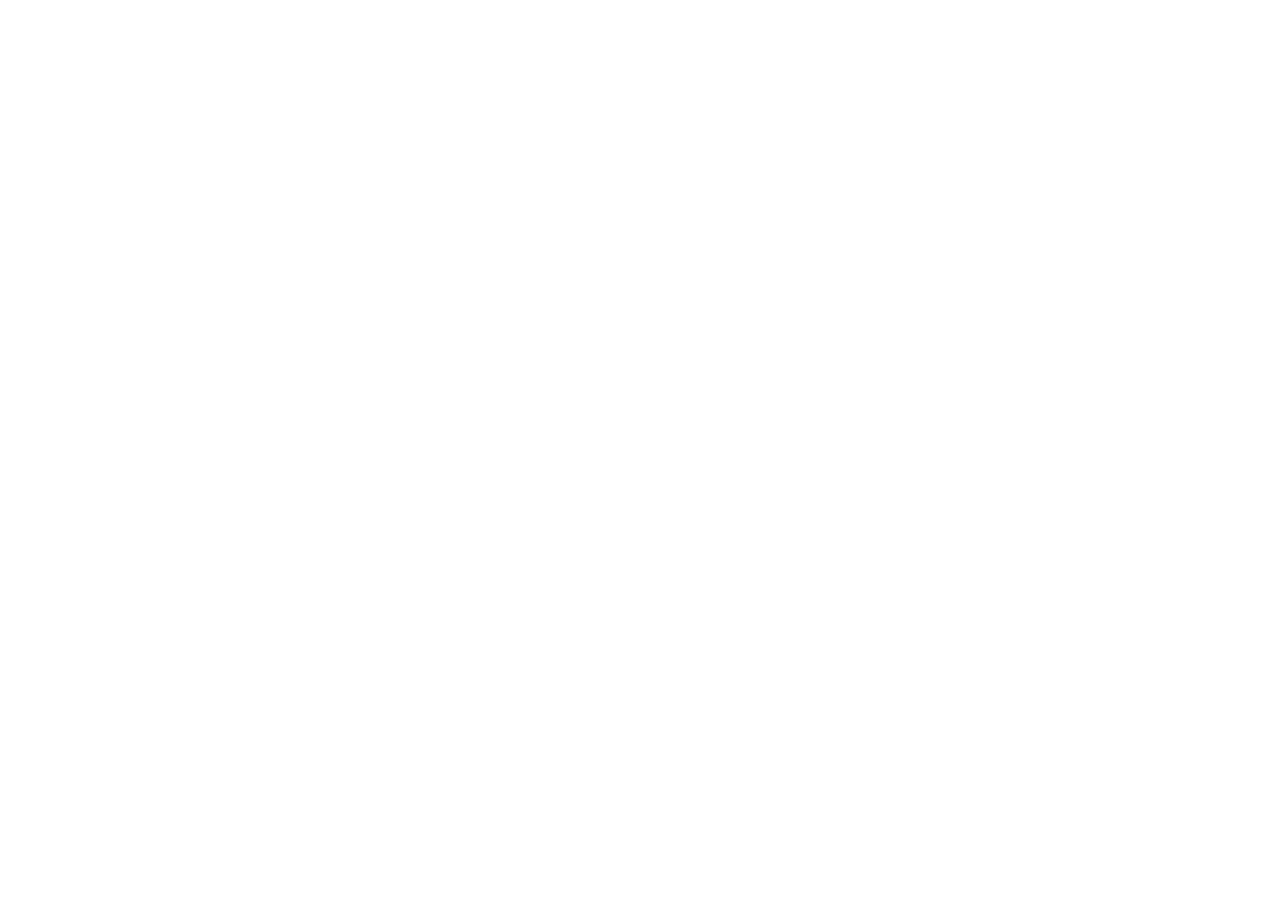
==== index.html @ 2f3ca469 "创建了index" ====
<!DOCTYPE html>
<html lang="en">
<head>
    <meta charset="UTF-8">
    <meta http-equiv="X-UA-Compatible" content="IE=edge">
    <meta name="viewport" content="width=device-width, initial-scale=1.0">
    <title>Document</title>
</head>
<body>
    
</body>
</html>
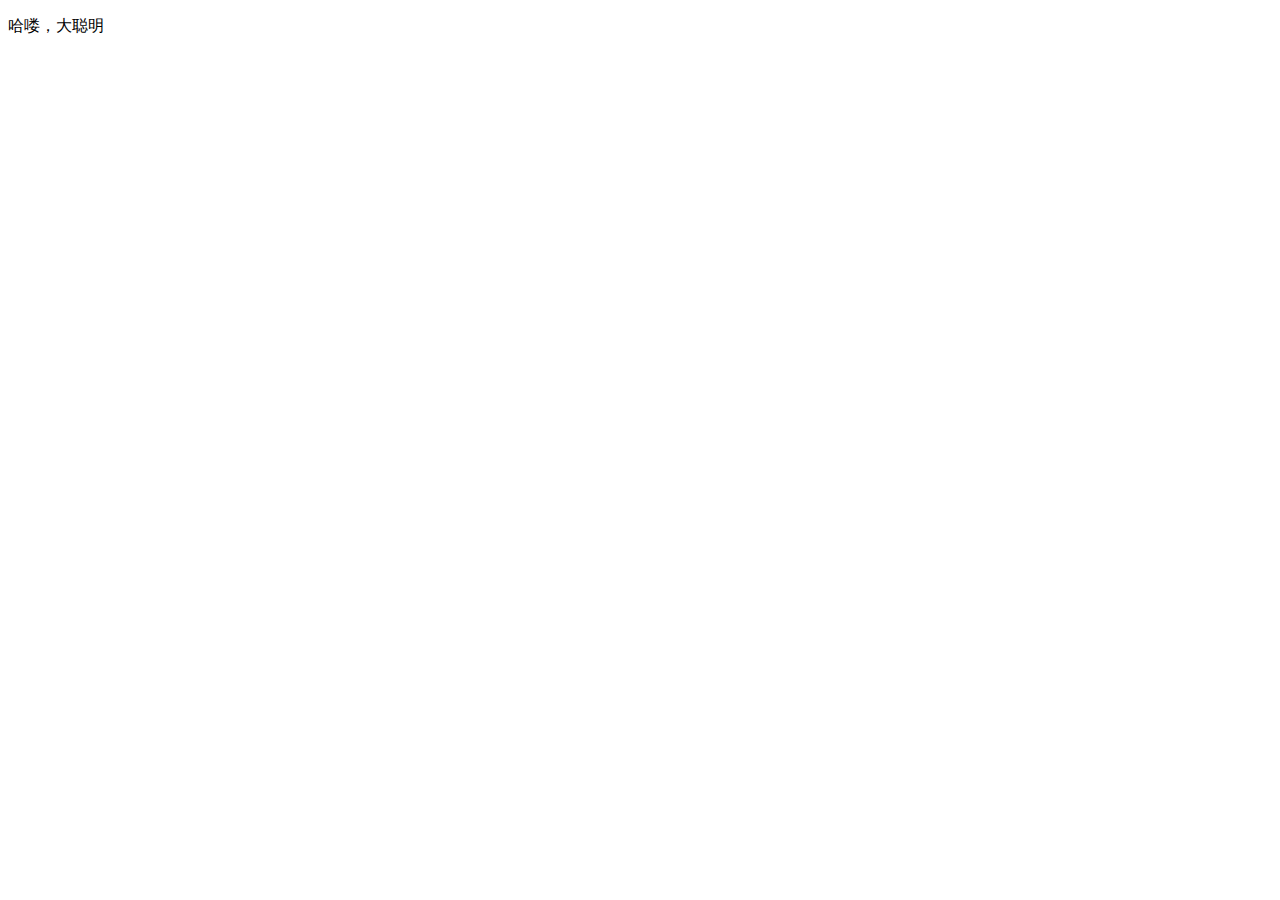
==== commit 89cb5279: "完成了登录和注册功能" ====
--- a/index.html
+++ b/index.html
@@ -7,6 +7,6 @@
     <title>Document</title>
 </head>
 <body>
-    
+   <p>哈喽，大聪明</p> 
 </body>
 </html>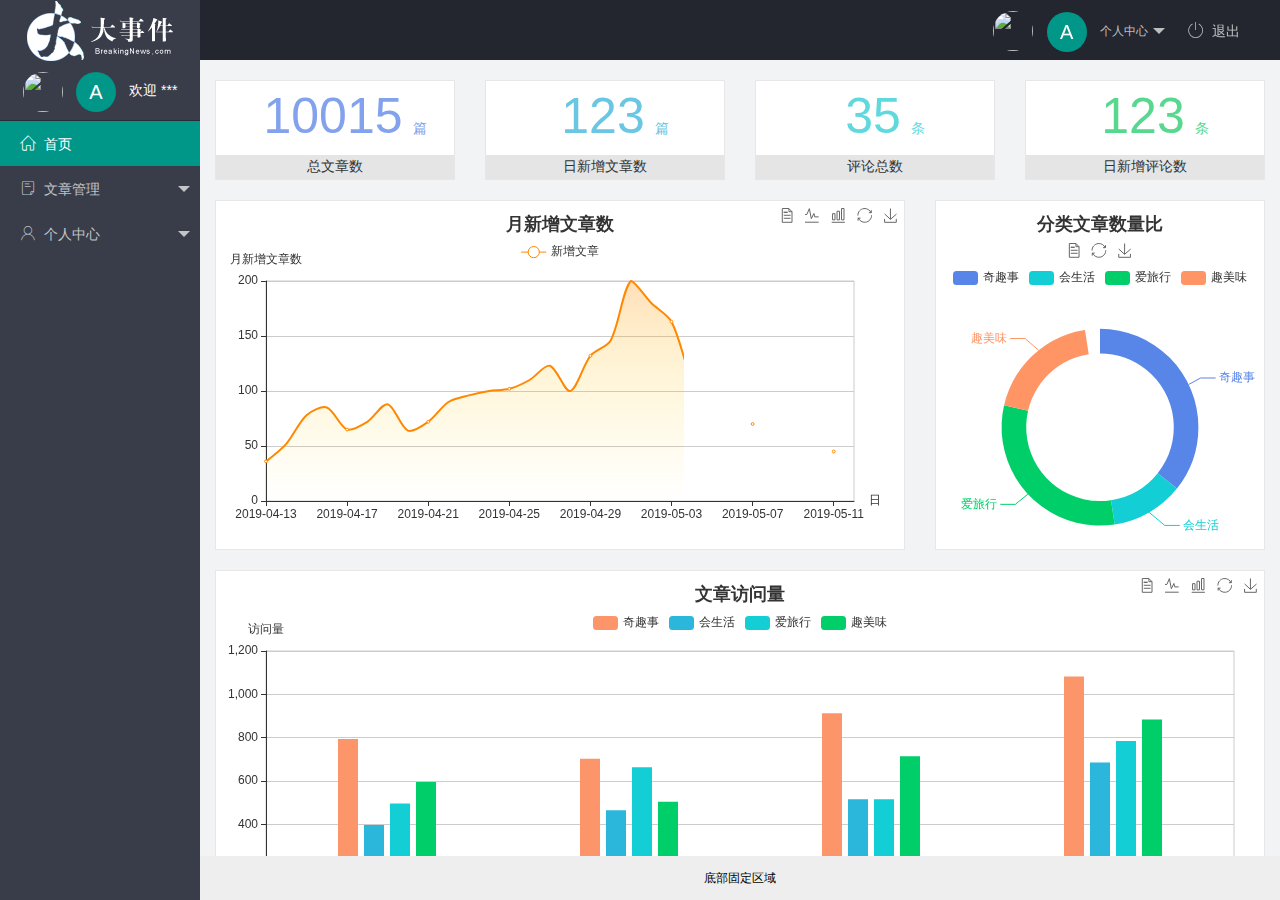
==== commit d89f36ca: "完成首页功能" ====
--- a/index.html
+++ b/index.html
@@ -1,12 +1,82 @@
 <!DOCTYPE html>
 <html lang="en">
-<head>
-    <meta charset="UTF-8">
-    <meta http-equiv="X-UA-Compatible" content="IE=edge">
-    <meta name="viewport" content="width=device-width, initial-scale=1.0">
+  <head>
+    <meta charset="UTF-8" />
+    <meta http-equiv="X-UA-Compatible" content="IE=edge" />
+    <meta name="viewport" content="width=device-width, initial-scale=1.0" />
     <title>Document</title>
-</head>
-<body>
-   <p>哈喽，大聪明</p> 
-</body>
+    <link rel="stylesheet" href="/assets/lib/layui/css/layui.css" />
+    <link rel="stylesheet" href="/assets/css/index.css">
+    <link rel="stylesheet" href="/assets/fonts/iconfont.css">
+  </head>
+  <body>
+    <div class="layui-layout layui-layout-admin">
+      <div class="layui-header">
+        <div class="layui-logo layui-hide-xs layui-bg-black">
+          <img src="/assets/images/logo.png" alt="" />
+        </div>
+
+        <ul class="layui-nav layui-layout-right">
+          <li class="layui-nav-item layui-hide layui-show-md-inline-block">
+            <a href="javascript:;" class="userinfo">
+                <img src="http://t.cn/RCzsdCq" class="layui-nav-img" />
+                <span class="text-avatar">A</span>
+                个人中心
+              </a>
+            <dl class="layui-nav-child">
+              <dd><a href="">基本资料</a></dd>
+              <dd><a href="">更换头像</a></dd>
+              <dd><a href="">重置密码</a></dd>
+            </dl>
+          </li>
+          <li class="layui-nav-item" lay-header-event="menuRight" lay-unselect>
+            <a href="javascript:;" id="btnLogout"><span class="iconfont icon-tuichu"></span>退出</a>
+        </li>
+        </ul>
+      </div>
+
+      <div class="layui-side layui-bg-black">
+        <div class="layui-side-scroll">
+            <!-- 左侧导航区域（可配合layui已有的垂直导航） -->
+            <ul class="layui-nav layui-nav-tree" lay-shrink="all">
+                <div class="userinfo">
+                    <img src="http://t.cn/RCzsdCq" class="layui-nav-img" />
+                    <span class="text-avatar">A</span>
+                    <span id="welcome">欢迎 ***</span>
+                </div>
+                <li class="layui-nav-item layui-this"><a href="/home/dashboard.html" target="fm"><span class="iconfont icon-home"></span>首页</a></li>
+                <li class="layui-nav-item">
+                    <a class="" href="javascript:;"><span class="iconfont icon-16"></span>文章管理</a>
+                    <dl class="layui-nav-child">
+                        <dd><a href="javascript:;"><i class="layui-icon layui-icon-app"></i>文章类别</a></dd>
+                        <dd><a href="javascript:;"><i class="layui-icon layui-icon-app"></i>文章列表</a></dd>
+                        <dd><a href="javascript:;"><i class="layui-icon layui-icon-app"></i>发布文章</a></dd>
+                    </dl>
+                </li>
+                <li class="layui-nav-item">
+                    <a href="javascript:;"><span class="iconfont icon-user"></span>个人中心</a>
+                    <dl class="layui-nav-child">
+                        <dd><a href="javascript:;"><i class="layui-icon layui-icon-app"></i>基本资料</a></dd>
+                        <dd><a href="javascript:;"><i class="layui-icon layui-icon-app"></i>更换头像</a></dd>
+                        <dd><a href="javascript:;"><i class="layui-icon layui-icon-app"></i>重置密码</a></dd>
+                    </dl>
+                </li>
+            </ul>
+        </div>
+    </div>
+    <div class="layui-body">
+        <!-- 内容主体区域 -->
+        <iframe name="fm" src="/home/dashboard.html" frameborder="0"></iframe>
+    </div>
+
+      <div class="layui-footer">
+        <!-- 底部固定区域 -->
+        底部固定区域
+      </div>
+    </div>
+    <script src="/assets/lib/layui/layui.all.js"></script>
+    <script src="/assets/lib/jquery.js"></script>
+    <script src="/assets/js/base.js"></script>
+    <script src="/assets/js/index.js"></script>
+  </body>
 </html>--- a/assets/lib/layui/css/layui.css
+++ b/assets/lib/layui/css/layui.css
@@ -0,0 +1,2 @@
+/** layui-v2.5.5 MIT License By https://www.layui.com */
+ .layui-inline,img{display:inline-block;vertical-align:middle}h1,h2,h3,h4,h5,h6{font-weight:400}.layui-edge,.layui-header,.layui-inline,.layui-main{position:relative}.layui-body,.layui-edge,.layui-elip{overflow:hidden}.layui-btn,.layui-edge,.layui-inline,img{vertical-align:middle}.layui-btn,.layui-disabled,.layui-icon,.layui-unselect{-moz-user-select:none;-webkit-user-select:none;-ms-user-select:none}.layui-elip,.layui-form-checkbox span,.layui-form-pane .layui-form-label{text-overflow:ellipsis;white-space:nowrap}.layui-breadcrumb,.layui-tree-btnGroup{visibility:hidden}blockquote,body,button,dd,div,dl,dt,form,h1,h2,h3,h4,h5,h6,input,li,ol,p,pre,td,textarea,th,ul{margin:0;padding:0;-webkit-tap-highlight-color:rgba(0,0,0,0)}a:active,a:hover{outline:0}img{border:none}li{list-style:none}table{border-collapse:collapse;border-spacing:0}h4,h5,h6{font-size:100%}button,input,optgroup,option,select,textarea{font-family:inherit;font-size:inherit;font-style:inherit;font-weight:inherit;outline:0}pre{white-space:pre-wrap;white-space:-moz-pre-wrap;white-space:-pre-wrap;white-space:-o-pre-wrap;word-wrap:break-word}body{line-height:24px;font:14px Helvetica Neue,Helvetica,PingFang SC,Tahoma,Arial,sans-serif}hr{height:1px;margin:10px 0;border:0;clear:both}a{color:#333;text-decoration:none}a:hover{color:#777}a cite{font-style:normal;*cursor:pointer}.layui-border-box,.layui-border-box *{box-sizing:border-box}.layui-box,.layui-box *{box-sizing:content-box}.layui-clear{clear:both;*zoom:1}.layui-clear:after{content:'\20';clear:both;*zoom:1;display:block;height:0}.layui-inline{*display:inline;*zoom:1}.layui-edge{display:inline-block;width:0;height:0;border-width:6px;border-style:dashed;border-color:transparent}.layui-edge-top{top:-4px;border-bottom-color:#999;border-bottom-style:solid}.layui-edge-right{border-left-color:#999;border-left-style:solid}.layui-edge-bottom{top:2px;border-top-color:#999;border-top-style:solid}.layui-edge-left{border-right-color:#999;border-right-style:solid}.layui-disabled,.layui-disabled:hover{color:#d2d2d2!important;cursor:not-allowed!important}.layui-circle{border-radius:100%}.layui-show{display:block!important}.layui-hide{display:none!important}@font-face{font-family:layui-icon;src:url(../font/iconfont.eot?v=250);src:url(../font/iconfont.eot?v=250#iefix) format('embedded-opentype'),url(../font/iconfont.woff2?v=250) format('woff2'),url(../font/iconfont.woff?v=250) format('woff'),url(../font/iconfont.ttf?v=250) format('truetype'),url(../font/iconfont.svg?v=250#layui-icon) format('svg')}.layui-icon{font-family:layui-icon!important;font-size:16px;font-style:normal;-webkit-font-smoothing:antialiased;-moz-osx-font-smoothing:grayscale}.layui-icon-reply-fill:before{content:"\e611"}.layui-icon-set-fill:before{content:"\e614"}.layui-icon-menu-fill:before{content:"\e60f"}.layui-icon-search:before{content:"\e615"}.layui-icon-share:before{content:"\e641"}.layui-icon-set-sm:before{content:"\e620"}.layui-icon-engine:before{content:"\e628"}.layui-icon-close:before{content:"\1006"}.layui-icon-close-fill:before{content:"\1007"}.layui-icon-chart-screen:before{content:"\e629"}.layui-icon-star:before{content:"\e600"}.layui-icon-circle-dot:before{content:"\e617"}.layui-icon-chat:before{content:"\e606"}.layui-icon-release:before{content:"\e609"}.layui-icon-list:before{content:"\e60a"}.layui-icon-chart:before{content:"\e62c"}.layui-icon-ok-circle:before{content:"\1005"}.layui-icon-layim-theme:before{content:"\e61b"}.layui-icon-table:before{content:"\e62d"}.layui-icon-right:before{content:"\e602"}.layui-icon-left:before{content:"\e603"}.layui-icon-cart-simple:before{content:"\e698"}.layui-icon-face-cry:before{content:"\e69c"}.layui-icon-face-smile:before{content:"\e6af"}.layui-icon-survey:before{content:"\e6b2"}.layui-icon-tree:before{content:"\e62e"}.layui-icon-upload-circle:before{content:"\e62f"}.layui-icon-add-circle:before{content:"\e61f"}.layui-icon-download-circle:before{content:"\e601"}.layui-icon-templeate-1:before{content:"\e630"}.layui-icon-util:before{content:"\e631"}.layui-icon-face-surprised:before{content:"\e664"}.layui-icon-edit:before{content:"\e642"}.layui-icon-speaker:before{content:"\e645"}.layui-icon-down:before{content:"\e61a"}.layui-icon-file:before{content:"\e621"}.layui-icon-layouts:before{content:"\e632"}.layui-icon-rate-half:before{content:"\e6c9"}.layui-icon-add-circle-fine:before{content:"\e608"}.layui-icon-prev-circle:before{content:"\e633"}.layui-icon-read:before{content:"\e705"}.layui-icon-404:before{content:"\e61c"}.layui-icon-carousel:before{content:"\e634"}.layui-icon-help:before{content:"\e607"}.layui-icon-code-circle:before{content:"\e635"}.layui-icon-water:before{content:"\e636"}.layui-icon-username:before{content:"\e66f"}.layui-icon-find-fill:before{content:"\e670"}.layui-icon-about:before{content:"\e60b"}.layui-icon-location:before{content:"\e715"}.layui-icon-up:before{content:"\e619"}.layui-icon-pause:before{content:"\e651"}.layui-icon-date:before{content:"\e637"}.layui-icon-layim-uploadfile:before{content:"\e61d"}.layui-icon-delete:before{content:"\e640"}.layui-icon-play:before{content:"\e652"}.layui-icon-top:before{content:"\e604"}.layui-icon-friends:before{content:"\e612"}.layui-icon-refresh-3:before{content:"\e9aa"}.layui-icon-ok:before{content:"\e605"}.layui-icon-layer:before{content:"\e638"}.layui-icon-face-smile-fine:before{content:"\e60c"}.layui-icon-dollar:before{content:"\e659"}.layui-icon-group:before{content:"\e613"}.layui-icon-layim-download:before{content:"\e61e"}.layui-icon-picture-fine:before{content:"\e60d"}.layui-icon-link:before{content:"\e64c"}.layui-icon-diamond:before{content:"\e735"}.layui-icon-log:before{content:"\e60e"}.layui-icon-rate-solid:before{content:"\e67a"}.layui-icon-fonts-del:before{content:"\e64f"}.layui-icon-unlink:before{content:"\e64d"}.layui-icon-fonts-clear:before{content:"\e639"}.layui-icon-triangle-r:before{content:"\e623"}.layui-icon-circle:before{content:"\e63f"}.layui-icon-radio:before{content:"\e643"}.layui-icon-align-center:before{content:"\e647"}.layui-icon-align-right:before{content:"\e648"}.layui-icon-align-left:before{content:"\e649"}.layui-icon-loading-1:before{content:"\e63e"}.layui-icon-return:before{content:"\e65c"}.layui-icon-fonts-strong:before{content:"\e62b"}.layui-icon-upload:before{content:"\e67c"}.layui-icon-dialogue:before{content:"\e63a"}.layui-icon-video:before{content:"\e6ed"}.layui-icon-headset:before{content:"\e6fc"}.layui-icon-cellphone-fine:before{content:"\e63b"}.layui-icon-add-1:before{content:"\e654"}.layui-icon-face-smile-b:before{content:"\e650"}.layui-icon-fonts-html:before{content:"\e64b"}.layui-icon-form:before{content:"\e63c"}.layui-icon-cart:before{content:"\e657"}.layui-icon-camera-fill:before{content:"\e65d"}.layui-icon-tabs:before{content:"\e62a"}.layui-icon-fonts-code:before{content:"\e64e"}.layui-icon-fire:before{content:"\e756"}.layui-icon-set:before{content:"\e716"}.layui-icon-fonts-u:before{content:"\e646"}.layui-icon-triangle-d:before{content:"\e625"}.layui-icon-tips:before{content:"\e702"}.layui-icon-picture:before{content:"\e64a"}.layui-icon-more-vertical:before{content:"\e671"}.layui-icon-flag:before{content:"\e66c"}.layui-icon-loading:before{content:"\e63d"}.layui-icon-fonts-i:before{content:"\e644"}.layui-icon-refresh-1:before{content:"\e666"}.layui-icon-rmb:before{content:"\e65e"}.layui-icon-home:before{content:"\e68e"}.layui-icon-user:before{content:"\e770"}.layui-icon-notice:before{content:"\e667"}.layui-icon-login-weibo:before{content:"\e675"}.layui-icon-voice:before{content:"\e688"}.layui-icon-upload-drag:before{content:"\e681"}.layui-icon-login-qq:before{content:"\e676"}.layui-icon-snowflake:before{content:"\e6b1"}.layui-icon-file-b:before{content:"\e655"}.layui-icon-template:before{content:"\e663"}.layui-icon-auz:before{content:"\e672"}.layui-icon-console:before{content:"\e665"}.layui-icon-app:before{content:"\e653"}.layui-icon-prev:before{content:"\e65a"}.layui-icon-website:before{content:"\e7ae"}.layui-icon-next:before{content:"\e65b"}.layui-icon-component:before{content:"\e857"}.layui-icon-more:before{content:"\e65f"}.layui-icon-login-wechat:before{content:"\e677"}.layui-icon-shrink-right:before{content:"\e668"}.layui-icon-spread-left:before{content:"\e66b"}.layui-icon-camera:before{content:"\e660"}.layui-icon-note:before{content:"\e66e"}.layui-icon-refresh:before{content:"\e669"}.layui-icon-female:before{content:"\e661"}.layui-icon-male:before{content:"\e662"}.layui-icon-password:before{content:"\e673"}.layui-icon-senior:before{content:"\e674"}.layui-icon-theme:before{content:"\e66a"}.layui-icon-tread:before{content:"\e6c5"}.layui-icon-praise:before{content:"\e6c6"}.layui-icon-star-fill:before{content:"\e658"}.layui-icon-rate:before{content:"\e67b"}.layui-icon-template-1:before{content:"\e656"}.layui-icon-vercode:before{content:"\e679"}.layui-icon-cellphone:before{content:"\e678"}.layui-icon-screen-full:before{content:"\e622"}.layui-icon-screen-restore:before{content:"\e758"}.layui-icon-cols:before{content:"\e610"}.layui-icon-export:before{content:"\e67d"}.layui-icon-print:before{content:"\e66d"}.layui-icon-slider:before{content:"\e714"}.layui-icon-addition:before{content:"\e624"}.layui-icon-subtraction:before{content:"\e67e"}.layui-icon-service:before{content:"\e626"}.layui-icon-transfer:before{content:"\e691"}.layui-main{width:1140px;margin:0 auto}.layui-header{z-index:1000;height:60px}.layui-header a:hover{transition:all .5s;-webkit-transition:all .5s}.layui-side{position:fixed;left:0;top:0;bottom:0;z-index:999;width:200px;overflow-x:hidden}.layui-side-scroll{position:relative;width:220px;height:100%;overflow-x:hidden}.layui-body{position:absolute;left:200px;right:0;top:0;bottom:0;z-index:998;width:auto;overflow-y:auto;box-sizing:border-box}.layui-layout-body{overflow:hidden}.layui-layout-admin .layui-header{background-color:#23262E}.layui-layout-admin .layui-side{top:60px;width:200px;overflow-x:hidden}.layui-layout-admin .layui-body{position:fixed;top:60px;bottom:44px}.layui-layout-admin .layui-main{width:auto;margin:0 15px}.layui-layout-admin .layui-footer{position:fixed;left:200px;right:0;bottom:0;height:44px;line-height:44px;padding:0 15px;background-color:#eee}.layui-layout-admin .layui-logo{position:absolute;left:0;top:0;width:200px;height:100%;line-height:60px;text-align:center;color:#009688;font-size:16px}.layui-layout-admin .layui-header .layui-nav{background:0 0}.layui-layout-left{position:absolute!important;left:200px;top:0}.layui-layout-right{position:absolute!important;right:0;top:0}.layui-container{position:relative;margin:0 auto;padding:0 15px;box-sizing:border-box}.layui-fluid{position:relative;margin:0 auto;padding:0 15px}.layui-row:after,.layui-row:before{content:'';display:block;clear:both}.layui-col-lg1,.layui-col-lg10,.layui-col-lg11,.layui-col-lg12,.layui-col-lg2,.layui-col-lg3,.layui-col-lg4,.layui-col-lg5,.layui-col-lg6,.layui-col-lg7,.layui-col-lg8,.layui-col-lg9,.layui-col-md1,.layui-col-md10,.layui-col-md11,.layui-col-md12,.layui-col-md2,.layui-col-md3,.layui-col-md4,.layui-col-md5,.layui-col-md6,.layui-col-md7,.layui-col-md8,.layui-col-md9,.layui-col-sm1,.layui-col-sm10,.layui-col-sm11,.layui-col-sm12,.layui-col-sm2,.layui-col-sm3,.layui-col-sm4,.layui-col-sm5,.layui-col-sm6,.layui-col-sm7,.layui-col-sm8,.layui-col-sm9,.layui-col-xs1,.layui-col-xs10,.layui-col-xs11,.layui-col-xs12,.layui-col-xs2,.layui-col-xs3,.layui-col-xs4,.layui-col-xs5,.layui-col-xs6,.layui-col-xs7,.layui-col-xs8,.layui-col-xs9{position:relative;display:block;box-sizing:border-box}.layui-col-xs1,.layui-col-xs10,.layui-col-xs11,.layui-col-xs12,.layui-col-xs2,.layui-col-xs3,.layui-col-xs4,.layui-col-xs5,.layui-col-xs6,.layui-col-xs7,.layui-col-xs8,.layui-col-xs9{float:left}.layui-col-xs1{width:8.33333333%}.layui-col-xs2{width:16.66666667%}.layui-col-xs3{width:25%}.layui-col-xs4{width:33.33333333%}.layui-col-xs5{width:41.66666667%}.layui-col-xs6{width:50%}.layui-col-xs7{width:58.33333333%}.layui-col-xs8{width:66.66666667%}.layui-col-xs9{width:75%}.layui-col-xs10{width:83.33333333%}.layui-col-xs11{width:91.66666667%}.layui-col-xs12{width:100%}.layui-col-xs-offset1{margin-left:8.33333333%}.layui-col-xs-offset2{margin-left:16.66666667%}.layui-col-xs-offset3{margin-left:25%}.layui-col-xs-offset4{margin-left:33.33333333%}.layui-col-xs-offset5{margin-left:41.66666667%}.layui-col-xs-offset6{margin-left:50%}.layui-col-xs-offset7{margin-left:58.33333333%}.layui-col-xs-offset8{margin-left:66.66666667%}.layui-col-xs-offset9{margin-left:75%}.layui-col-xs-offset10{margin-left:83.33333333%}.layui-col-xs-offset11{margin-left:91.66666667%}.layui-col-xs-offset12{margin-left:100%}@media screen and (max-width:768px){.layui-hide-xs{display:none!important}.layui-show-xs-block{display:block!important}.layui-show-xs-inline{display:inline!important}.layui-show-xs-inline-block{display:inline-block!important}}@media screen and (min-width:768px){.layui-container{width:750px}.layui-hide-sm{display:none!important}.layui-show-sm-block{display:block!important}.layui-show-sm-inline{display:inline!important}.layui-show-sm-inline-block{display:inline-block!important}.layui-col-sm1,.layui-col-sm10,.layui-col-sm11,.layui-col-sm12,.layui-col-sm2,.layui-col-sm3,.layui-col-sm4,.layui-col-sm5,.layui-col-sm6,.layui-col-sm7,.layui-col-sm8,.layui-col-sm9{float:left}.layui-col-sm1{width:8.33333333%}.layui-col-sm2{width:16.66666667%}.layui-col-sm3{width:25%}.layui-col-sm4{width:33.33333333%}.layui-col-sm5{width:41.66666667%}.layui-col-sm6{width:50%}.layui-col-sm7{width:58.33333333%}.layui-col-sm8{width:66.66666667%}.layui-col-sm9{width:75%}.layui-col-sm10{width:83.33333333%}.layui-col-sm11{width:91.66666667%}.layui-col-sm12{width:100%}.layui-col-sm-offset1{margin-left:8.33333333%}.layui-col-sm-offset2{margin-left:16.66666667%}.layui-col-sm-offset3{margin-left:25%}.layui-col-sm-offset4{margin-left:33.33333333%}.layui-col-sm-offset5{margin-left:41.66666667%}.layui-col-sm-offset6{margin-left:50%}.layui-col-sm-offset7{margin-left:58.33333333%}.layui-col-sm-offset8{margin-left:66.66666667%}.layui-col-sm-offset9{margin-left:75%}.layui-col-sm-offset10{margin-left:83.33333333%}.layui-col-sm-offset11{margin-left:91.66666667%}.layui-col-sm-offset12{margin-left:100%}}@media screen and (min-width:992px){.layui-container{width:970px}.layui-hide-md{display:none!important}.layui-show-md-block{display:block!important}.layui-show-md-inline{display:inline!important}.layui-show-md-inline-block{display:inline-block!important}.layui-col-md1,.layui-col-md10,.layui-col-md11,.layui-col-md12,.layui-col-md2,.layui-col-md3,.layui-col-md4,.layui-col-md5,.layui-col-md6,.layui-col-md7,.layui-col-md8,.layui-col-md9{float:left}.layui-col-md1{width:8.33333333%}.layui-col-md2{width:16.66666667%}.layui-col-md3{width:25%}.layui-col-md4{width:33.33333333%}.layui-col-md5{width:41.66666667%}.layui-col-md6{width:50%}.layui-col-md7{width:58.33333333%}.layui-col-md8{width:66.66666667%}.layui-col-md9{width:75%}.layui-col-md10{width:83.33333333%}.layui-col-md11{width:91.66666667%}.layui-col-md12{width:100%}.layui-col-md-offset1{margin-left:8.33333333%}.layui-col-md-offset2{margin-left:16.66666667%}.layui-col-md-offset3{margin-left:25%}.layui-col-md-offset4{margin-left:33.33333333%}.layui-col-md-offset5{margin-left:41.66666667%}.layui-col-md-offset6{margin-left:50%}.layui-col-md-offset7{margin-left:58.33333333%}.layui-col-md-offset8{margin-left:66.66666667%}.layui-col-md-offset9{margin-left:75%}.layui-col-md-offset10{margin-left:83.33333333%}.layui-col-md-offset11{margin-left:91.66666667%}.layui-col-md-offset12{margin-left:100%}}@media screen and (min-width:1200px){.layui-container{width:1170px}.layui-hide-lg{display:none!important}.layui-show-lg-block{display:block!important}.layui-show-lg-inline{display:inline!important}.layui-show-lg-inline-block{display:inline-block!important}.layui-col-lg1,.layui-col-lg10,.layui-col-lg11,.layui-col-lg12,.layui-col-lg2,.layui-col-lg3,.layui-col-lg4,.layui-col-lg5,.layui-col-lg6,.layui-col-lg7,.layui-col-lg8,.layui-col-lg9{float:left}.layui-col-lg1{width:8.33333333%}.layui-col-lg2{width:16.66666667%}.layui-col-lg3{width:25%}.layui-col-lg4{width:33.33333333%}.layui-col-lg5{width:41.66666667%}.layui-col-lg6{width:50%}.layui-col-lg7{width:58.33333333%}.layui-col-lg8{width:66.66666667%}.layui-col-lg9{width:75%}.layui-col-lg10{width:83.33333333%}.layui-col-lg11{width:91.66666667%}.layui-col-lg12{width:100%}.layui-col-lg-offset1{margin-left:8.33333333%}.layui-col-lg-offset2{margin-left:16.66666667%}.layui-col-lg-offset3{margin-left:25%}.layui-col-lg-offset4{margin-left:33.33333333%}.layui-col-lg-offset5{margin-left:41.66666667%}.layui-col-lg-offset6{margin-left:50%}.layui-col-lg-offset7{margin-left:58.33333333%}.layui-col-lg-offset8{margin-left:66.66666667%}.layui-col-lg-offset9{margin-left:75%}.layui-col-lg-offset10{margin-left:83.33333333%}.layui-col-lg-offset11{margin-left:91.66666667%}.layui-col-lg-offset12{margin-left:100%}}.layui-col-space1{margin:-.5px}.layui-col-space1>*{padding:.5px}.layui-col-space3{margin:-1.5px}.layui-col-space3>*{padding:1.5px}.layui-col-space5{margin:-2.5px}.layui-col-space5>*{padding:2.5px}.layui-col-space8{margin:-3.5px}.layui-col-space8>*{padding:3.5px}.layui-col-space10{margin:-5px}.layui-col-space10>*{padding:5px}.layui-col-space12{margin:-6px}.layui-col-space12>*{padding:6px}.layui-col-space15{margin:-7.5px}.layui-col-space15>*{padding:7.5px}.layui-col-space18{margin:-9px}.layui-col-space18>*{padding:9px}.layui-col-space20{margin:-10px}.layui-col-space20>*{padding:10px}.layui-col-space22{margin:-11px}.layui-col-space22>*{padding:11px}.layui-col-space25{margin:-12.5px}.layui-col-space25>*{padding:12.5px}.layui-col-space30{margin:-15px}.layui-col-space30>*{padding:15px}.layui-btn,.layui-input,.layui-select,.layui-textarea,.layui-upload-button{outline:0;-webkit-appearance:none;transition:all .3s;-webkit-transition:all .3s;box-sizing:border-box}.layui-elem-quote{margin-bottom:10px;padding:15px;line-height:22px;border-left:5px solid #009688;border-radius:0 2px 2px 0;background-color:#f2f2f2}.layui-quote-nm{border-style:solid;border-width:1px 1px 1px 5px;background:0 0}.layui-elem-field{margin-bottom:10px;padding:0;border-width:1px;border-style:solid}.layui-elem-field legend{margin-left:20px;padding:0 10px;font-size:20px;font-weight:300}.layui-field-title{margin:10px 0 20px;border-width:1px 0 0}.layui-field-box{padding:10px 15px}.layui-field-title .layui-field-box{padding:10px 0}.layui-progress{position:relative;height:6px;border-radius:20px;background-color:#e2e2e2}.layui-progress-bar{position:absolute;left:0;top:0;width:0;max-width:100%;height:6px;border-radius:20px;text-align:right;background-color:#5FB878;transition:all .3s;-webkit-transition:all .3s}.layui-progress-big,.layui-progress-big .layui-progress-bar{height:18px;line-height:18px}.layui-progress-text{position:relative;top:-20px;line-height:18px;font-size:12px;color:#666}.layui-progress-big .layui-progress-text{position:static;padding:0 10px;color:#fff}.layui-collapse{border-width:1px;border-style:solid;border-radius:2px}.layui-colla-content,.layui-colla-item{border-top-width:1px;border-top-style:solid}.layui-colla-item:first-child{border-top:none}.layui-colla-title{position:relative;height:42px;line-height:42px;padding:0 15px 0 35px;color:#333;background-color:#f2f2f2;cursor:pointer;font-size:14px;overflow:hidden}.layui-colla-content{display:none;padding:10px 15px;line-height:22px;color:#666}.layui-colla-icon{position:absolute;left:15px;top:0;font-size:14px}.layui-card{margin-bottom:15px;border-radius:2px;background-color:#fff;box-shadow:0 1px 2px 0 rgba(0,0,0,.05)}.layui-card:last-child{margin-bottom:0}.layui-card-header{position:relative;height:42px;line-height:42px;padding:0 15px;border-bottom:1px solid #f6f6f6;color:#333;border-radius:2px 2px 0 0;font-size:14px}.layui-bg-black,.layui-bg-blue,.layui-bg-cyan,.layui-bg-green,.layui-bg-orange,.layui-bg-red{color:#fff!important}.layui-card-body{position:relative;padding:10px 15px;line-height:24px}.layui-card-body[pad15]{padding:15px}.layui-card-body[pad20]{padding:20px}.layui-card-body .layui-table{margin:5px 0}.layui-card .layui-tab{margin:0}.layui-panel-window{position:relative;padding:15px;border-radius:0;border-top:5px solid #E6E6E6;background-color:#fff}.layui-auxiliar-moving{position:fixed;left:0;right:0;top:0;bottom:0;width:100%;height:100%;background:0 0;z-index:9999999999}.layui-form-label,.layui-form-mid,.layui-form-select,.layui-input-block,.layui-input-inline,.layui-textarea{position:relative}.layui-bg-red{background-color:#FF5722!important}.layui-bg-orange{background-color:#FFB800!important}.layui-bg-green{background-color:#009688!important}.layui-bg-cyan{background-color:#2F4056!important}.layui-bg-blue{background-color:#1E9FFF!important}.layui-bg-black{background-color:#393D49!important}.layui-bg-gray{background-color:#eee!important;color:#666!important}.layui-badge-rim,.layui-colla-content,.layui-colla-item,.layui-collapse,.layui-elem-field,.layui-form-pane .layui-form-item[pane],.layui-form-pane .layui-form-label,.layui-input,.layui-layedit,.layui-layedit-tool,.layui-quote-nm,.layui-select,.layui-tab-bar,.layui-tab-card,.layui-tab-title,.layui-tab-title .layui-this:after,.layui-textarea{border-color:#e6e6e6}.layui-timeline-item:before,hr{background-color:#e6e6e6}.layui-text{line-height:22px;font-size:14px;color:#666}.layui-text h1,.layui-text h2,.layui-text h3{font-weight:500;color:#333}.layui-text h1{font-size:30px}.layui-text h2{font-size:24px}.layui-text h3{font-size:18px}.layui-text a:not(.layui-btn){color:#01AAED}.layui-text a:not(.layui-btn):hover{text-decoration:underline}.layui-text ul{padding:5px 0 5px 15px}.layui-text ul li{margin-top:5px;list-style-type:disc}.layui-text em,.layui-word-aux{color:#999!important;padding:0 5px!important}.layui-btn{display:inline-block;height:38px;line-height:38px;padding:0 18px;background-color:#009688;color:#fff;white-space:nowrap;text-align:center;font-size:14px;border:none;border-radius:2px;cursor:pointer}.layui-btn:hover{opacity:.8;filter:alpha(opacity=80);color:#fff}.layui-btn:active{opacity:1;filter:alpha(opacity=100)}.layui-btn+.layui-btn{margin-left:10px}.layui-btn-container{font-size:0}.layui-btn-container .layui-btn{margin-right:10px;margin-bottom:10px}.layui-btn-container .layui-btn+.layui-btn{margin-left:0}.layui-table .layui-btn-container .layui-btn{margin-bottom:9px}.layui-btn-radius{border-radius:100px}.layui-btn .layui-icon{margin-right:3px;font-size:18px;vertical-align:bottom;vertical-align:middle\9}.layui-btn-primary{border:1px solid #C9C9C9;background-color:#fff;color:#555}.layui-btn-primary:hover{border-color:#009688;color:#333}.layui-btn-normal{background-color:#1E9FFF}.layui-btn-warm{background-color:#FFB800}.layui-btn-danger{background-color:#FF5722}.layui-btn-checked{background-color:#5FB878}.layui-btn-disabled,.layui-btn-disabled:active,.layui-btn-disabled:hover{border:1px solid #e6e6e6;background-color:#FBFBFB;color:#C9C9C9;cursor:not-allowed;opacity:1}.layui-btn-lg{height:44px;line-height:44px;padding:0 25px;font-size:16px}.layui-btn-sm{height:30px;line-height:30px;padding:0 10px;font-size:12px}.layui-btn-sm i{font-size:16px!important}.layui-btn-xs{height:22px;line-height:22px;padding:0 5px;font-size:12px}.layui-btn-xs i{font-size:14px!important}.layui-btn-group{display:inline-block;vertical-align:middle;font-size:0}.layui-btn-group .layui-btn{margin-left:0!important;margin-right:0!important;border-left:1px solid rgba(255,255,255,.5);border-radius:0}.layui-btn-group .layui-btn-primary{border-left:none}.layui-btn-group .layui-btn-primary:hover{border-color:#C9C9C9;color:#009688}.layui-btn-group .layui-btn:first-child{border-left:none;border-radius:2px 0 0 2px}.layui-btn-group .layui-btn-primary:first-child{border-left:1px solid #c9c9c9}.layui-btn-group .layui-btn:last-child{border-radius:0 2px 2px 0}.layui-btn-group .layui-btn+.layui-btn{margin-left:0}.layui-btn-group+.layui-btn-group{margin-left:10px}.layui-btn-fluid{width:100%}.layui-input,.layui-select,.layui-textarea{height:38px;line-height:1.3;line-height:38px\9;border-width:1px;border-style:solid;background-color:#fff;border-radius:2px}.layui-input::-webkit-input-placeholder,.layui-select::-webkit-input-placeholder,.layui-textarea::-webkit-input-placeholder{line-height:1.3}.layui-input,.layui-textarea{display:block;width:100%;padding-left:10px}.layui-input:hover,.layui-textarea:hover{border-color:#D2D2D2!important}.layui-input:focus,.layui-textarea:focus{border-color:#C9C9C9!important}.layui-textarea{min-height:100px;height:auto;line-height:20px;padding:6px 10px;resize:vertical}.layui-select{padding:0 10px}.layui-form input[type=checkbox],.layui-form input[type=radio],.layui-form select{display:none}.layui-form [lay-ignore]{display:initial}.layui-form-item{margin-bottom:15px;clear:both;*zoom:1}.layui-form-item:after{content:'\20';clear:both;*zoom:1;display:block;height:0}.layui-form-label{float:left;display:block;padding:9px 15px;width:80px;font-weight:400;line-height:20px;text-align:right}.layui-form-label-col{display:block;float:none;padding:9px 0;line-height:20px;text-align:left}.layui-form-item .layui-inline{margin-bottom:5px;margin-right:10px}.layui-input-block{margin-left:110px;min-height:36px}.layui-input-inline{display:inline-block;vertical-align:middle}.layui-form-item .layui-input-inline{float:left;width:190px;margin-right:10px}.layui-form-text .layui-input-inline{width:auto}.layui-form-mid{float:left;display:block;padding:9px 0!important;line-height:20px;margin-right:10px}.layui-form-danger+.layui-form-select .layui-input,.layui-form-danger:focus{border-color:#FF5722!important}.layui-form-select .layui-input{padding-right:30px;cursor:pointer}.layui-form-select .layui-edge{position:absolute;right:10px;top:50%;margin-top:-3px;cursor:pointer;border-width:6px;border-top-color:#c2c2c2;border-top-style:solid;transition:all .3s;-webkit-transition:all .3s}.layui-form-select dl{display:none;position:absolute;left:0;top:42px;padding:5px 0;z-index:899;min-width:100%;border:1px solid #d2d2d2;max-height:300px;overflow-y:auto;background-color:#fff;border-radius:2px;box-shadow:0 2px 4px rgba(0,0,0,.12);box-sizing:border-box}.layui-form-select dl dd,.layui-form-select dl dt{padding:0 10px;line-height:36px;white-space:nowrap;overflow:hidden;text-overflow:ellipsis}.layui-form-select dl dt{font-size:12px;color:#999}.layui-form-select dl dd{cursor:pointer}.layui-form-select dl dd:hover{background-color:#f2f2f2;-webkit-transition:.5s all;transition:.5s all}.layui-form-select .layui-select-group dd{padding-left:20px}.layui-form-select dl dd.layui-select-tips{padding-left:10px!important;color:#999}.layui-form-select dl dd.layui-this{background-color:#5FB878;color:#fff}.layui-form-checkbox,.layui-form-select dl dd.layui-disabled{background-color:#fff}.layui-form-selected dl{display:block}.layui-form-checkbox,.layui-form-checkbox *,.layui-form-switch{display:inline-block;vertical-align:middle}.layui-form-selected .layui-edge{margin-top:-9px;-webkit-transform:rotate(180deg);transform:rotate(180deg);margin-top:-3px\9}:root .layui-form-selected .layui-edge{margin-top:-9px\0/IE9}.layui-form-selectup dl{top:auto;bottom:42px}.layui-select-none{margin:5px 0;text-align:center;color:#999}.layui-select-disabled .layui-disabled{border-color:#eee!important}.layui-select-disabled .layui-edge{border-top-color:#d2d2d2}.layui-form-checkbox{position:relative;height:30px;line-height:30px;margin-right:10px;padding-right:30px;cursor:pointer;font-size:0;-webkit-transition:.1s linear;transition:.1s linear;box-sizing:border-box}.layui-form-checkbox span{padding:0 10px;height:100%;font-size:14px;border-radius:2px 0 0 2px;background-color:#d2d2d2;color:#fff;overflow:hidden}.layui-form-checkbox:hover span{background-color:#c2c2c2}.layui-form-checkbox i{position:absolute;right:0;top:0;width:30px;height:28px;border:1px solid #d2d2d2;border-left:none;border-radius:0 2px 2px 0;color:#fff;font-size:20px;text-align:center}.layui-form-checkbox:hover i{border-color:#c2c2c2;color:#c2c2c2}.layui-form-checked,.layui-form-checked:hover{border-color:#5FB878}.layui-form-checked span,.layui-form-checked:hover span{background-color:#5FB878}.layui-form-checked i,.layui-form-checked:hover i{color:#5FB878}.layui-form-item .layui-form-checkbox{margin-top:4px}.layui-form-checkbox[lay-skin=primary]{height:auto!important;line-height:normal!important;min-width:18px;min-height:18px;border:none!important;margin-right:0;padding-left:28px;padding-right:0;background:0 0}.layui-form-checkbox[lay-skin=primary] span{padding-left:0;padding-right:15px;line-height:18px;background:0 0;color:#666}.layui-form-checkbox[lay-skin=primary] i{right:auto;left:0;width:16px;height:16px;line-height:16px;border:1px solid #d2d2d2;font-size:12px;border-radius:2px;background-color:#fff;-webkit-transition:.1s linear;transition:.1s linear}.layui-form-checkbox[lay-skin=primary]:hover i{border-color:#5FB878;color:#fff}.layui-form-checked[lay-skin=primary] i{border-color:#5FB878!important;background-color:#5FB878;color:#fff}.layui-checkbox-disbaled[lay-skin=primary] span{background:0 0!important;color:#c2c2c2}.layui-checkbox-disbaled[lay-skin=primary]:hover i{border-color:#d2d2d2}.layui-form-item .layui-form-checkbox[lay-skin=primary]{margin-top:10px}.layui-form-switch{position:relative;height:22px;line-height:22px;min-width:35px;padding:0 5px;margin-top:8px;border:1px solid #d2d2d2;border-radius:20px;cursor:pointer;background-color:#fff;-webkit-transition:.1s linear;transition:.1s linear}.layui-form-switch i{position:absolute;left:5px;top:3px;width:16px;height:16px;border-radius:20px;background-color:#d2d2d2;-webkit-transition:.1s linear;transition:.1s linear}.layui-form-switch em{position:relative;top:0;width:25px;margin-left:21px;padding:0!important;text-align:center!important;color:#999!important;font-style:normal!important;font-size:12px}.layui-form-onswitch{border-color:#5FB878;background-color:#5FB878}.layui-checkbox-disbaled,.layui-checkbox-disbaled i{border-color:#e2e2e2!important}.layui-form-onswitch i{left:100%;margin-left:-21px;background-color:#fff}.layui-form-onswitch em{margin-left:5px;margin-right:21px;color:#fff!important}.layui-checkbox-disbaled span{background-color:#e2e2e2!important}.layui-checkbox-disbaled:hover i{color:#fff!important}[lay-radio]{display:none}.layui-form-radio,.layui-form-radio *{display:inline-block;vertical-align:middle}.layui-form-radio{line-height:28px;margin:6px 10px 0 0;padding-right:10px;cursor:pointer;font-size:0}.layui-form-radio *{font-size:14px}.layui-form-radio>i{margin-right:8px;font-size:22px;color:#c2c2c2}.layui-form-radio>i:hover,.layui-form-radioed>i{color:#5FB878}.layui-radio-disbaled>i{color:#e2e2e2!important}.layui-form-pane .layui-form-label{width:110px;padding:8px 15px;height:38px;line-height:20px;border-width:1px;border-style:solid;border-radius:2px 0 0 2px;text-align:center;background-color:#FBFBFB;overflow:hidden;box-sizing:border-box}.layui-form-pane .layui-input-inline{margin-left:-1px}.layui-form-pane .layui-input-block{margin-left:110px;left:-1px}.layui-form-pane .layui-input{border-radius:0 2px 2px 0}.layui-form-pane .layui-form-text .layui-form-label{float:none;width:100%;border-radius:2px;box-sizing:border-box;text-align:left}.layui-form-pane .layui-form-text .layui-input-inline{display:block;margin:0;top:-1px;clear:both}.layui-form-pane .layui-form-text .layui-input-block{margin:0;left:0;top:-1px}.layui-form-pane .layui-form-text .layui-textarea{min-height:100px;border-radius:0 0 2px 2px}.layui-form-pane .layui-form-checkbox{margin:4px 0 4px 10px}.layui-form-pane .layui-form-radio,.layui-form-pane .layui-form-switch{margin-top:6px;margin-left:10px}.layui-form-pane .layui-form-item[pane]{position:relative;border-width:1px;border-style:solid}.layui-form-pane .layui-form-item[pane] .layui-form-label{position:absolute;left:0;top:0;height:100%;border-width:0 1px 0 0}.layui-form-pane .layui-form-item[pane] .layui-input-inline{margin-left:110px}@media screen and (max-width:450px){.layui-form-item .layui-form-label{text-overflow:ellipsis;overflow:hidden;white-space:nowrap}.layui-form-item .layui-inline{display:block;margin-right:0;margin-bottom:20px;clear:both}.layui-form-item .layui-inline:after{content:'\20';clear:both;display:block;height:0}.layui-form-item .layui-input-inline{display:block;float:none;left:-3px;width:auto;margin:0 0 10px 112px}.layui-form-item .layui-input-inline+.layui-form-mid{margin-left:110px;top:-5px;padding:0}.layui-form-item .layui-form-checkbox{margin-right:5px;margin-bottom:5px}}.layui-layedit{border-width:1px;border-style:solid;border-radius:2px}.layui-layedit-tool{padding:3px 5px;border-bottom-width:1px;border-bottom-style:solid;font-size:0}.layedit-tool-fixed{position:fixed;top:0;border-top:1px solid #e2e2e2}.layui-layedit-tool .layedit-tool-mid,.layui-layedit-tool .layui-icon{display:inline-block;vertical-align:middle;text-align:center;font-size:14px}.layui-layedit-tool .layui-icon{position:relative;width:32px;height:30px;line-height:30px;margin:3px 5px;color:#777;cursor:pointer;border-radius:2px}.layui-layedit-tool .layui-icon:hover{color:#393D49}.layui-layedit-tool .layui-icon:active{color:#000}.layui-layedit-tool .layedit-tool-active{background-color:#e2e2e2;color:#000}.layui-layedit-tool .layui-disabled,.layui-layedit-tool .layui-disabled:hover{color:#d2d2d2;cursor:not-allowed}.layui-layedit-tool .layedit-tool-mid{width:1px;height:18px;margin:0 10px;background-color:#d2d2d2}.layedit-tool-html{width:50px!important;font-size:30px!important}.layedit-tool-b,.layedit-tool-code,.layedit-tool-help{font-size:16px!important}.layedit-tool-d,.layedit-tool-face,.layedit-tool-image,.layedit-tool-unlink{font-size:18px!important}.layedit-tool-image input{position:absolute;font-size:0;left:0;top:0;width:100%;height:100%;opacity:.01;filter:Alpha(opacity=1);cursor:pointer}.layui-layedit-iframe iframe{display:block;width:100%}#LAY_layedit_code{overflow:hidden}.layui-laypage{display:inline-block;*display:inline;*zoom:1;vertical-align:middle;margin:10px 0;font-size:0}.layui-laypage>a:first-child,.layui-laypage>a:first-child em{border-radius:2px 0 0 2px}.layui-laypage>a:last-child,.layui-laypage>a:last-child em{border-radius:0 2px 2px 0}.layui-laypage>:first-child{margin-left:0!important}.layui-laypage>:last-child{margin-right:0!important}.layui-laypage a,.layui-laypage button,.layui-laypage input,.layui-laypage select,.layui-laypage span{border:1px solid #e2e2e2}.layui-laypage a,.layui-laypage span{display:inline-block;*display:inline;*zoom:1;vertical-align:middle;padding:0 15px;height:28px;line-height:28px;margin:0 -1px 5px 0;background-color:#fff;color:#333;font-size:12px}.layui-flow-more a *,.layui-laypage input,.layui-table-view select[lay-ignore]{display:inline-block}.layui-laypage a:hover{color:#009688}.layui-laypage em{font-style:normal}.layui-laypage .layui-laypage-spr{color:#999;font-weight:700}.layui-laypage a{text-decoration:none}.layui-laypage .layui-laypage-curr{position:relative}.layui-laypage .layui-laypage-curr em{position:relative;color:#fff}.layui-laypage .layui-laypage-curr .layui-laypage-em{position:absolute;left:-1px;top:-1px;padding:1px;width:100%;height:100%;background-color:#009688}.layui-laypage-em{border-radius:2px}.layui-laypage-next em,.layui-laypage-prev em{font-family:Sim sun;font-size:16px}.layui-laypage .layui-laypage-count,.layui-laypage .layui-laypage-limits,.layui-laypage .layui-laypage-refresh,.layui-laypage .layui-laypage-skip{margin-left:10px;margin-right:10px;padding:0;border:none}.layui-laypage .layui-laypage-limits,.layui-laypage .layui-laypage-refresh{vertical-align:top}.layui-laypage .layui-laypage-refresh i{font-size:18px;cursor:pointer}.layui-laypage select{height:22px;padding:3px;border-radius:2px;cursor:pointer}.layui-laypage .layui-laypage-skip{height:30px;line-height:30px;color:#999}.layui-laypage button,.layui-laypage input{height:30px;line-height:30px;border-radius:2px;vertical-align:top;background-color:#fff;box-sizing:border-box}.layui-laypage input{width:40px;margin:0 10px;padding:0 3px;text-align:center}.layui-laypage input:focus,.layui-laypage select:focus{border-color:#009688!important}.layui-laypage button{margin-left:10px;padding:0 10px;cursor:pointer}.layui-table,.layui-table-view{margin:10px 0}.layui-flow-more{margin:10px 0;text-align:center;color:#999;font-size:14px}.layui-flow-more a{height:32px;line-height:32px}.layui-flow-more a *{vertical-align:top}.layui-flow-more a cite{padding:0 20px;border-radius:3px;background-color:#eee;color:#333;font-style:normal}.layui-flow-more a cite:hover{opacity:.8}.layui-flow-more a i{font-size:30px;color:#737383}.layui-table{width:100%;background-color:#fff;color:#666}.layui-table tr{transition:all .3s;-webkit-transition:all .3s}.layui-table th{text-align:left;font-weight:400}.layui-table tbody tr:hover,.layui-table thead tr,.layui-table-click,.layui-table-header,.layui-table-hover,.layui-table-mend,.layui-table-patch,.layui-table-tool,.layui-table-total,.layui-table-total tr,.layui-table[lay-even] tr:nth-child(even){background-color:#f2f2f2}.layui-table td,.layui-table th,.layui-table-col-set,.layui-table-fixed-r,.layui-table-grid-down,.layui-table-header,.layui-table-page,.layui-table-tips-main,.layui-table-tool,.layui-table-total,.layui-table-view,.layui-table[lay-skin=line],.layui-table[lay-skin=row]{border-width:1px;border-style:solid;border-color:#e6e6e6}.layui-table td,.layui-table th{position:relative;padding:9px 15px;min-height:20px;line-height:20px;font-size:14px}.layui-table[lay-skin=line] td,.layui-table[lay-skin=line] th{border-width:0 0 1px}.layui-table[lay-skin=row] td,.layui-table[lay-skin=row] th{border-width:0 1px 0 0}.layui-table[lay-skin=nob] td,.layui-table[lay-skin=nob] th{border:none}.layui-table img{max-width:100px}.layui-table[lay-size=lg] td,.layui-table[lay-size=lg] th{padding:15px 30px}.layui-table-view .layui-table[lay-size=lg] .layui-table-cell{height:40px;line-height:40px}.layui-table[lay-size=sm] td,.layui-table[lay-size=sm] th{font-size:12px;padding:5px 10px}.layui-table-view .layui-table[lay-size=sm] .layui-table-cell{height:20px;line-height:20px}.layui-table[lay-data]{display:none}.layui-table-box{position:relative;overflow:hidden}.layui-table-view .layui-table{position:relative;width:auto;margin:0}.layui-table-view .layui-table[lay-skin=line]{border-width:0 1px 0 0}.layui-table-view .layui-table[lay-skin=row]{border-width:0 0 1px}.layui-table-view .layui-table td,.layui-table-view .layui-table th{padding:5px 0;border-top:none;border-left:none}.layui-table-view .layui-table th.layui-unselect .layui-table-cell span{cursor:pointer}.layui-table-view .layui-table td{cursor:default}.layui-table-view .layui-table td[data-edit=text]{cursor:text}.layui-table-view .layui-form-checkbox[lay-skin=primary] i{width:18px;height:18px}.layui-table-view .layui-form-radio{line-height:0;padding:0}.layui-table-view .layui-form-radio>i{margin:0;font-size:20px}.layui-table-init{position:absolute;left:0;top:0;width:100%;height:100%;text-align:center;z-index:110}.layui-table-init .layui-icon{position:absolute;left:50%;top:50%;margin:-15px 0 0 -15px;font-size:30px;color:#c2c2c2}.layui-table-header{border-width:0 0 1px;overflow:hidden}.layui-table-header .layui-table{margin-bottom:-1px}.layui-table-tool .layui-inline[lay-event]{position:relative;width:26px;height:26px;padding:5px;line-height:16px;margin-right:10px;text-align:center;color:#333;border:1px solid #ccc;cursor:pointer;-webkit-transition:.5s all;transition:.5s all}.layui-table-tool .layui-inline[lay-event]:hover{border:1px solid #999}.layui-table-tool-temp{padding-right:120px}.layui-table-tool-self{position:absolute;right:17px;top:10px}.layui-table-tool .layui-table-tool-self .layui-inline[lay-event]{margin:0 0 0 10px}.layui-table-tool-panel{position:absolute;top:29px;left:-1px;padding:5px 0;min-width:150px;min-height:40px;border:1px solid #d2d2d2;text-align:left;overflow-y:auto;background-color:#fff;box-shadow:0 2px 4px rgba(0,0,0,.12)}.layui-table-cell,.layui-table-tool-panel li{overflow:hidden;text-overflow:ellipsis;white-space:nowrap}.layui-table-tool-panel li{padding:0 10px;line-height:30px;-webkit-transition:.5s all;transition:.5s all}.layui-table-tool-panel li .layui-form-checkbox[lay-skin=primary]{width:100%;padding-left:28px}.layui-table-tool-panel li:hover{background-color:#f2f2f2}.layui-table-tool-panel li .layui-form-checkbox[lay-skin=primary] i{position:absolute;left:0;top:0}.layui-table-tool-panel li .layui-form-checkbox[lay-skin=primary] span{padding:0}.layui-table-tool .layui-table-tool-self .layui-table-tool-panel{left:auto;right:-1px}.layui-table-col-set{position:absolute;right:0;top:0;width:20px;height:100%;border-width:0 0 0 1px;background-color:#fff}.layui-table-sort{width:10px;height:20px;margin-left:5px;cursor:pointer!important}.layui-table-sort .layui-edge{position:absolute;left:5px;border-width:5px}.layui-table-sort .layui-table-sort-asc{top:3px;border-top:none;border-bottom-style:solid;border-bottom-color:#b2b2b2}.layui-table-sort .layui-table-sort-asc:hover{border-bottom-color:#666}.layui-table-sort .layui-table-sort-desc{bottom:5px;border-bottom:none;border-top-style:solid;border-top-color:#b2b2b2}.layui-table-sort .layui-table-sort-desc:hover{border-top-color:#666}.layui-table-sort[lay-sort=asc] .layui-table-sort-asc{border-bottom-color:#000}.layui-table-sort[lay-sort=desc] .layui-table-sort-desc{border-top-color:#000}.layui-table-cell{height:28px;line-height:28px;padding:0 15px;position:relative;box-sizing:border-box}.layui-table-cell .layui-form-checkbox[lay-skin=primary]{top:-1px;padding:0}.layui-table-cell .layui-table-link{color:#01AAED}.laytable-cell-checkbox,.laytable-cell-numbers,.laytable-cell-radio,.laytable-cell-space{padding:0;text-align:center}.layui-table-body{position:relative;overflow:auto;margin-right:-1px;margin-bottom:-1px}.layui-table-body .layui-none{line-height:26px;padding:15px;text-align:center;color:#999}.layui-table-fixed{position:absolute;left:0;top:0;z-index:101}.layui-table-fixed .layui-table-body{overflow:hidden}.layui-table-fixed-l{box-shadow:0 -1px 8px rgba(0,0,0,.08)}.layui-table-fixed-r{left:auto;right:-1px;border-width:0 0 0 1px;box-shadow:-1px 0 8px rgba(0,0,0,.08)}.layui-table-fixed-r .layui-table-header{position:relative;overflow:visible}.layui-table-mend{position:absolute;right:-49px;top:0;height:100%;width:50px}.layui-table-tool{position:relative;z-index:890;width:100%;min-height:50px;line-height:30px;padding:10px 15px;border-width:0 0 1px}.layui-table-tool .layui-btn-container{margin-bottom:-10px}.layui-table-page,.layui-table-total{border-width:1px 0 0;margin-bottom:-1px;overflow:hidden}.layui-table-page{position:relative;width:100%;padding:7px 7px 0;height:41px;font-size:12px;white-space:nowrap}.layui-table-page>div{height:26px}.layui-table-page .layui-laypage{margin:0}.layui-table-page .layui-laypage a,.layui-table-page .layui-laypage span{height:26px;line-height:26px;margin-bottom:10px;border:none;background:0 0}.layui-table-page .layui-laypage a,.layui-table-page .layui-laypage span.layui-laypage-curr{padding:0 12px}.layui-table-page .layui-laypage span{margin-left:0;padding:0}.layui-table-page .layui-laypage .layui-laypage-prev{margin-left:-7px!important}.layui-table-page .layui-laypage .layui-laypage-curr .layui-laypage-em{left:0;top:0;padding:0}.layui-table-page .layui-laypage button,.layui-table-page .layui-laypage input{height:26px;line-height:26px}.layui-table-page .layui-laypage input{width:40px}.layui-table-page .layui-laypage button{padding:0 10px}.layui-table-page select{height:18px}.layui-table-patch .layui-table-cell{padding:0;width:30px}.layui-table-edit{position:absolute;left:0;top:0;width:100%;height:100%;padding:0 14px 1px;border-radius:0;box-shadow:1px 1px 20px rgba(0,0,0,.15)}.layui-table-edit:focus{border-color:#5FB878!important}select.layui-table-edit{padding:0 0 0 10px;border-color:#C9C9C9}.layui-table-view .layui-form-checkbox,.layui-table-view .layui-form-radio,.layui-table-view .layui-form-switch{top:0;margin:0;box-sizing:content-box}.layui-table-view .layui-form-checkbox{top:-1px;height:26px;line-height:26px}.layui-table-view .layui-form-checkbox i{height:26px}.layui-table-grid .layui-table-cell{overflow:visible}.layui-table-grid-down{position:absolute;top:0;right:0;width:26px;height:100%;padding:5px 0;border-width:0 0 0 1px;text-align:center;background-color:#fff;color:#999;cursor:pointer}.layui-table-grid-down .layui-icon{position:absolute;top:50%;left:50%;margin:-8px 0 0 -8px}.layui-table-grid-down:hover{background-color:#fbfbfb}body .layui-table-tips .layui-layer-content{background:0 0;padding:0;box-shadow:0 1px 6px rgba(0,0,0,.12)}.layui-table-tips-main{margin:-44px 0 0 -1px;max-height:150px;padding:8px 15px;font-size:14px;overflow-y:scroll;background-color:#fff;color:#666}.layui-table-tips-c{position:absolute;right:-3px;top:-13px;width:20px;height:20px;padding:3px;cursor:pointer;background-color:#666;border-radius:50%;color:#fff}.layui-table-tips-c:hover{background-color:#777}.layui-table-tips-c:before{position:relative;right:-2px}.layui-upload-file{display:none!important;opacity:.01;filter:Alpha(opacity=1)}.layui-upload-drag,.layui-upload-form,.layui-upload-wrap{display:inline-block}.layui-upload-list{margin:10px 0}.layui-upload-choose{padding:0 10px;color:#999}.layui-upload-drag{position:relative;padding:30px;border:1px dashed #e2e2e2;background-color:#fff;text-align:center;cursor:pointer;color:#999}.layui-upload-drag .layui-icon{font-size:50px;color:#009688}.layui-upload-drag[lay-over]{border-color:#009688}.layui-upload-iframe{position:absolute;width:0;height:0;border:0;visibility:hidden}.layui-upload-wrap{position:relative;vertical-align:middle}.layui-upload-wrap .layui-upload-file{display:block!important;position:absolute;left:0;top:0;z-index:10;font-size:100px;width:100%;height:100%;opacity:.01;filter:Alpha(opacity=1);cursor:pointer}.layui-transfer-active,.layui-transfer-box{display:inline-block;vertical-align:middle}.layui-transfer-box,.layui-transfer-header,.layui-transfer-search{border-width:0;border-style:solid;border-color:#e6e6e6}.layui-transfer-box{position:relative;border-width:1px;width:200px;height:360px;border-radius:2px;background-color:#fff}.layui-transfer-box .layui-form-checkbox{width:100%;margin:0!important}.layui-transfer-header{height:38px;line-height:38px;padding:0 10px;border-bottom-width:1px}.layui-transfer-search{position:relative;padding:10px;border-bottom-width:1px}.layui-transfer-search .layui-input{height:32px;padding-left:30px;font-size:12px}.layui-transfer-search .layui-icon-search{position:absolute;left:20px;top:50%;margin-top:-8px;color:#666}.layui-transfer-active{margin:0 15px}.layui-transfer-active .layui-btn{display:block;margin:0;padding:0 15px;background-color:#5FB878;border-color:#5FB878;color:#fff}.layui-transfer-active .layui-btn-disabled{background-color:#FBFBFB;border-color:#e6e6e6;color:#C9C9C9}.layui-transfer-active .layui-btn:first-child{margin-bottom:15px}.layui-transfer-active .layui-btn .layui-icon{margin:0;font-size:14px!important}.layui-transfer-data{padding:5px 0;overflow:auto}.layui-transfer-data li{height:32px;line-height:32px;padding:0 10px}.layui-transfer-data li:hover{background-color:#f2f2f2;transition:.5s all}.layui-transfer-data .layui-none{padding:15px 10px;text-align:center;color:#999}.layui-nav{position:relative;padding:0 20px;background-color:#393D49;color:#fff;border-radius:2px;font-size:0;box-sizing:border-box}.layui-nav *{font-size:14px}.layui-nav .layui-nav-item{position:relative;display:inline-block;*display:inline;*zoom:1;vertical-align:middle;line-height:60px}.layui-nav .layui-nav-item a{display:block;padding:0 20px;color:#fff;color:rgba(255,255,255,.7);transition:all .3s;-webkit-transition:all .3s}.layui-nav .layui-this:after,.layui-nav-bar,.layui-nav-tree .layui-nav-itemed:after{position:absolute;left:0;top:0;width:0;height:5px;background-color:#5FB878;transition:all .2s;-webkit-transition:all .2s}.layui-nav-bar{z-index:1000}.layui-nav .layui-nav-item a:hover,.layui-nav .layui-this a{color:#fff}.layui-nav .layui-this:after{content:'';top:auto;bottom:0;width:100%}.layui-nav-img{width:30px;height:30px;margin-right:10px;border-radius:50%}.layui-nav .layui-nav-more{content:'';width:0;height:0;border-style:solid dashed dashed;border-color:#fff transparent transparent;overflow:hidden;cursor:pointer;transition:all .2s;-webkit-transition:all .2s;position:absolute;top:50%;right:3px;margin-top:-3px;border-width:6px;border-top-color:rgba(255,255,255,.7)}.layui-nav .layui-nav-mored,.layui-nav-itemed>a .layui-nav-more{margin-top:-9px;border-style:dashed dashed solid;border-color:transparent transparent #fff}.layui-nav-child{display:none;position:absolute;left:0;top:65px;min-width:100%;line-height:36px;padding:5px 0;box-shadow:0 2px 4px rgba(0,0,0,.12);border:1px solid #d2d2d2;background-color:#fff;z-index:100;border-radius:2px;white-space:nowrap}.layui-nav .layui-nav-child a{color:#333}.layui-nav .layui-nav-child a:hover{background-color:#f2f2f2;color:#000}.layui-nav-child dd{position:relative}.layui-nav .layui-nav-child dd.layui-this a,.layui-nav-child dd.layui-this{background-color:#5FB878;color:#fff}.layui-nav-child dd.layui-this:after{display:none}.layui-nav-tree{width:200px;padding:0}.layui-nav-tree .layui-nav-item{display:block;width:100%;line-height:45px}.layui-nav-tree .layui-nav-item a{position:relative;height:45px;line-height:45px;text-overflow:ellipsis;overflow:hidden;white-space:nowrap}.layui-nav-tree .layui-nav-item a:hover{background-color:#4E5465}.layui-nav-tree .layui-nav-bar{width:5px;height:0;background-color:#009688}.layui-nav-tree .layui-nav-child dd.layui-this,.layui-nav-tree .layui-nav-child dd.layui-this a,.layui-nav-tree .layui-this,.layui-nav-tree .layui-this>a,.layui-nav-tree .layui-this>a:hover{background-color:#009688;color:#fff}.layui-nav-tree .layui-this:after{display:none}.layui-nav-itemed>a,.layui-nav-tree .layui-nav-title a,.layui-nav-tree .layui-nav-title a:hover{color:#fff!important}.layui-nav-tree .layui-nav-child{position:relative;z-index:0;top:0;border:none;box-shadow:none}.layui-nav-tree .layui-nav-child a{height:40px;line-height:40px;color:#fff;color:rgba(255,255,255,.7)}.layui-nav-tree .layui-nav-child,.layui-nav-tree .layui-nav-child a:hover{background:0 0;color:#fff}.layui-nav-tree .layui-nav-more{right:10px}.layui-nav-itemed>.layui-nav-child{display:block;padding:0;background-color:rgba(0,0,0,.3)!important}.layui-nav-itemed>.layui-nav-child>.layui-this>.layui-nav-child{display:block}.layui-nav-side{position:fixed;top:0;bottom:0;left:0;overflow-x:hidden;z-index:999}.layui-bg-blue .layui-nav-bar,.layui-bg-blue .layui-nav-itemed:after,.layui-bg-blue .layui-this:after{background-color:#93D1FF}.layui-bg-blue .layui-nav-child dd.layui-this{background-color:#1E9FFF}.layui-bg-blue .layui-nav-itemed>a,.layui-nav-tree.layui-bg-blue .layui-nav-title a,.layui-nav-tree.layui-bg-blue .layui-nav-title a:hover{background-color:#007DDB!important}.layui-breadcrumb{font-size:0}.layui-breadcrumb>*{font-size:14px}.layui-breadcrumb a{color:#999!important}.layui-breadcrumb a:hover{color:#5FB878!important}.layui-breadcrumb a cite{color:#666;font-style:normal}.layui-breadcrumb span[lay-separator]{margin:0 10px;color:#999}.layui-tab{margin:10px 0;text-align:left!important}.layui-tab[overflow]>.layui-tab-title{overflow:hidden}.layui-tab-title{position:relative;left:0;height:40px;white-space:nowrap;font-size:0;border-bottom-width:1px;border-bottom-style:solid;transition:all .2s;-webkit-transition:all .2s}.layui-tab-title li{display:inline-block;*display:inline;*zoom:1;vertical-align:middle;font-size:14px;transition:all .2s;-webkit-transition:all .2s;position:relative;line-height:40px;min-width:65px;padding:0 15px;text-align:center;cursor:pointer}.layui-tab-title li a{display:block}.layui-tab-title .layui-this{color:#000}.layui-tab-title .layui-this:after{position:absolute;left:0;top:0;content:'';width:100%;height:41px;border-width:1px;border-style:solid;border-bottom-color:#fff;border-radius:2px 2px 0 0;box-sizing:border-box;pointer-events:none}.layui-tab-bar{position:absolute;right:0;top:0;z-index:10;width:30px;height:39px;line-height:39px;border-width:1px;border-style:solid;border-radius:2px;text-align:center;background-color:#fff;cursor:pointer}.layui-tab-bar .layui-icon{position:relative;display:inline-block;top:3px;transition:all .3s;-webkit-transition:all .3s}.layui-tab-item{display:none}.layui-tab-more{padding-right:30px;height:auto!important;white-space:normal!important}.layui-tab-more li.layui-this:after{border-bottom-color:#e2e2e2;border-radius:2px}.layui-tab-more .layui-tab-bar .layui-icon{top:-2px;top:3px\9;-webkit-transform:rotate(180deg);transform:rotate(180deg)}:root .layui-tab-more .layui-tab-bar .layui-icon{top:-2px\0/IE9}.layui-tab-content{padding:10px}.layui-tab-title li .layui-tab-close{position:relative;display:inline-block;width:18px;height:18px;line-height:20px;margin-left:8px;top:1px;text-align:center;font-size:14px;color:#c2c2c2;transition:all .2s;-webkit-transition:all .2s}.layui-tab-title li .layui-tab-close:hover{border-radius:2px;background-color:#FF5722;color:#fff}.layui-tab-brief>.layui-tab-title .layui-this{color:#009688}.layui-tab-brief>.layui-tab-more li.layui-this:after,.layui-tab-brief>.layui-tab-title .layui-this:after{border:none;border-radius:0;border-bottom:2px solid #5FB878}.layui-tab-brief[overflow]>.layui-tab-title .layui-this:after{top:-1px}.layui-tab-card{border-width:1px;border-style:solid;border-radius:2px;box-shadow:0 2px 5px 0 rgba(0,0,0,.1)}.layui-tab-card>.layui-tab-title{background-color:#f2f2f2}.layui-tab-card>.layui-tab-title li{margin-right:-1px;margin-left:-1px}.layui-tab-card>.layui-tab-title .layui-this{background-color:#fff}.layui-tab-card>.layui-tab-title .layui-this:after{border-top:none;border-width:1px;border-bottom-color:#fff}.layui-tab-card>.layui-tab-title .layui-tab-bar{height:40px;line-height:40px;border-radius:0;border-top:none;border-right:none}.layui-tab-card>.layui-tab-more .layui-this{background:0 0;color:#5FB878}.layui-tab-card>.layui-tab-more .layui-this:after{border:none}.layui-timeline{padding-left:5px}.layui-timeline-item{position:relative;padding-bottom:20px}.layui-timeline-axis{position:absolute;left:-5px;top:0;z-index:10;width:20px;height:20px;line-height:20px;background-color:#fff;color:#5FB878;border-radius:50%;text-align:center;cursor:pointer}.layui-timeline-axis:hover{color:#FF5722}.layui-timeline-item:before{content:'';position:absolute;left:5px;top:0;z-index:0;width:1px;height:100%}.layui-timeline-item:last-child:before{display:none}.layui-timeline-item:first-child:before{display:block}.layui-timeline-content{padding-left:25px}.layui-timeline-title{position:relative;margin-bottom:10px}.layui-badge,.layui-badge-dot,.layui-badge-rim{position:relative;display:inline-block;padding:0 6px;font-size:12px;text-align:center;background-color:#FF5722;color:#fff;border-radius:2px}.layui-badge{height:18px;line-height:18px}.layui-badge-dot{width:8px;height:8px;padding:0;border-radius:50%}.layui-badge-rim{height:18px;line-height:18px;border-width:1px;border-style:solid;background-color:#fff;color:#666}.layui-btn .layui-badge,.layui-btn .layui-badge-dot{margin-left:5px}.layui-nav .layui-badge,.layui-nav .layui-badge-dot{position:absolute;top:50%;margin:-8px 6px 0}.layui-tab-title .layui-badge,.layui-tab-title .layui-badge-dot{left:5px;top:-2px}.layui-carousel{position:relative;left:0;top:0;background-color:#f8f8f8}.layui-carousel>[carousel-item]{position:relative;width:100%;height:100%;overflow:hidden}.layui-carousel>[carousel-item]:before{position:absolute;content:'\e63d';left:50%;top:50%;width:100px;line-height:20px;margin:-10px 0 0 -50px;text-align:center;color:#c2c2c2;font-family:layui-icon!important;font-size:30px;font-style:normal;-webkit-font-smoothing:antialiased;-moz-osx-font-smoothing:grayscale}.layui-carousel>[carousel-item]>*{display:none;position:absolute;left:0;top:0;width:100%;height:100%;background-color:#f8f8f8;transition-duration:.3s;-webkit-transition-duration:.3s}.layui-carousel-updown>*{-webkit-transition:.3s ease-in-out up;transition:.3s ease-in-out up}.layui-carousel-arrow{display:none\9;opacity:0;position:absolute;left:10px;top:50%;margin-top:-18px;width:36px;height:36px;line-height:36px;text-align:center;font-size:20px;border:0;border-radius:50%;background-color:rgba(0,0,0,.2);color:#fff;-webkit-transition-duration:.3s;transition-duration:.3s;cursor:pointer}.layui-carousel-arrow[lay-type=add]{left:auto!important;right:10px}.layui-carousel:hover .layui-carousel-arrow[lay-type=add],.layui-carousel[lay-arrow=always] .layui-carousel-arrow[lay-type=add]{right:20px}.layui-carousel[lay-arrow=always] .layui-carousel-arrow{opacity:1;left:20px}.layui-carousel[lay-arrow=none] .layui-carousel-arrow{display:none}.layui-carousel-arrow:hover,.layui-carousel-ind ul:hover{background-color:rgba(0,0,0,.35)}.layui-carousel:hover .layui-carousel-arrow{display:block\9;opacity:1;left:20px}.layui-carousel-ind{position:relative;top:-35px;width:100%;line-height:0!important;text-align:center;font-size:0}.layui-carousel[lay-indicator=outside]{margin-bottom:30px}.layui-carousel[lay-indicator=outside] .layui-carousel-ind{top:10px}.layui-carousel[lay-indicator=outside] .layui-carousel-ind ul{background-color:rgba(0,0,0,.5)}.layui-carousel[lay-indicator=none] .layui-carousel-ind{display:none}.layui-carousel-ind ul{display:inline-block;padding:5px;background-color:rgba(0,0,0,.2);border-radius:10px;-webkit-transition-duration:.3s;transition-duration:.3s}.layui-carousel-ind li{display:inline-block;width:10px;height:10px;margin:0 3px;font-size:14px;background-color:#e2e2e2;background-color:rgba(255,255,255,.5);border-radius:50%;cursor:pointer;-webkit-transition-duration:.3s;transition-duration:.3s}.layui-carousel-ind li:hover{background-color:rgba(255,255,255,.7)}.layui-carousel-ind li.layui-this{background-color:#fff}.layui-carousel>[carousel-item]>.layui-carousel-next,.layui-carousel>[carousel-item]>.layui-carousel-prev,.layui-carousel>[carousel-item]>.layui-this{display:block}.layui-carousel>[carousel-item]>.layui-this{left:0}.layui-carousel>[carousel-item]>.layui-carousel-prev{left:-100%}.layui-carousel>[carousel-item]>.layui-carousel-next{left:100%}.layui-carousel>[carousel-item]>.layui-carousel-next.layui-carousel-left,.layui-carousel>[carousel-item]>.layui-carousel-prev.layui-carousel-right{left:0}.layui-carousel>[carousel-item]>.layui-this.layui-carousel-left{left:-100%}.layui-carousel>[carousel-item]>.layui-this.layui-carousel-right{left:100%}.layui-carousel[lay-anim=updown] .layui-carousel-arrow{left:50%!important;top:20px;margin:0 0 0 -18px}.layui-carousel[lay-anim=updown]>[carousel-item]>*,.layui-carousel[lay-anim=fade]>[carousel-item]>*{left:0!important}.layui-carousel[lay-anim=updown] .layui-carousel-arrow[lay-type=add]{top:auto!important;bottom:20px}.layui-carousel[lay-anim=updown] .layui-carousel-ind{position:absolute;top:50%;right:20px;width:auto;height:auto}.layui-carousel[lay-anim=updown] .layui-carousel-ind ul{padding:3px 5px}.layui-carousel[lay-anim=updown] .layui-carousel-ind li{display:block;margin:6px 0}.layui-carousel[lay-anim=updown]>[carousel-item]>.layui-this{top:0}.layui-carousel[lay-anim=updown]>[carousel-item]>.layui-carousel-prev{top:-100%}.layui-carousel[lay-anim=updown]>[carousel-item]>.layui-carousel-next{top:100%}.layui-carousel[lay-anim=updown]>[carousel-item]>.layui-carousel-next.layui-carousel-left,.layui-carousel[lay-anim=updown]>[carousel-item]>.layui-carousel-prev.layui-carousel-right{top:0}.layui-carousel[lay-anim=updown]>[carousel-item]>.layui-this.layui-carousel-left{top:-100%}.layui-carousel[lay-anim=updown]>[carousel-item]>.layui-this.layui-carousel-right{top:100%}.layui-carousel[lay-anim=fade]>[carousel-item]>.layui-carousel-next,.layui-carousel[lay-anim=fade]>[carousel-item]>.layui-carousel-prev{opacity:0}.layui-carousel[lay-anim=fade]>[carousel-item]>.layui-carousel-next.layui-carousel-left,.layui-carousel[lay-anim=fade]>[carousel-item]>.layui-carousel-prev.layui-carousel-right{opacity:1}.layui-carousel[lay-anim=fade]>[carousel-item]>.layui-this.layui-carousel-left,.layui-carousel[lay-anim=fade]>[carousel-item]>.layui-this.layui-carousel-right{opacity:0}.layui-fixbar{position:fixed;right:15px;bottom:15px;z-index:999999}.layui-fixbar li{width:50px;height:50px;line-height:50px;margin-bottom:1px;text-align:center;cursor:pointer;font-size:30px;background-color:#9F9F9F;color:#fff;border-radius:2px;opacity:.95}.layui-fixbar li:hover{opacity:.85}.layui-fixbar li:active{opacity:1}.layui-fixbar .layui-fixbar-top{display:none;font-size:40px}body .layui-util-face{border:none;background:0 0}body .layui-util-face .layui-layer-content{padding:0;background-color:#fff;color:#666;box-shadow:none}.layui-util-face .layui-layer-TipsG{display:none}.layui-util-face ul{position:relative;width:372px;padding:10px;border:1px solid #D9D9D9;background-color:#fff;box-shadow:0 0 20px rgba(0,0,0,.2)}.layui-util-face ul li{cursor:pointer;float:left;border:1px solid #e8e8e8;height:22px;width:26px;overflow:hidden;margin:-1px 0 0 -1px;padding:4px 2px;text-align:center}.layui-util-face ul li:hover{position:relative;z-index:2;border:1px solid #eb7350;background:#fff9ec}.layui-code{position:relative;margin:10px 0;padding:15px;line-height:20px;border:1px solid #ddd;border-left-width:6px;background-color:#F2F2F2;color:#333;font-family:Courier New;font-size:12px}.layui-rate,.layui-rate *{display:inline-block;vertical-align:middle}.layui-rate{padding:10px 5px 10px 0;font-size:0}.layui-rate li i.layui-icon{font-size:20px;color:#FFB800;margin-right:5px;transition:all .3s;-webkit-transition:all .3s}.layui-rate li i:hover{cursor:pointer;transform:scale(1.12);-webkit-transform:scale(1.12)}.layui-rate[readonly] li i:hover{cursor:default;transform:scale(1)}.layui-colorpicker{width:26px;height:26px;border:1px solid #e6e6e6;padding:5px;border-radius:2px;line-height:24px;display:inline-block;cursor:pointer;transition:all .3s;-webkit-transition:all .3s}.layui-colorpicker:hover{border-color:#d2d2d2}.layui-colorpicker.layui-colorpicker-lg{width:34px;height:34px;line-height:32px}.layui-colorpicker.layui-colorpicker-sm{width:24px;height:24px;line-height:22px}.layui-colorpicker.layui-colorpicker-xs{width:22px;height:22px;line-height:20px}.layui-colorpicker-trigger-bgcolor{display:block;background:url([data-uri]);border-radius:2px}.layui-colorpicker-trigger-span{display:block;height:100%;box-sizing:border-box;border:1px solid rgba(0,0,0,.15);border-radius:2px;text-align:center}.layui-colorpicker-trigger-i{display:inline-block;color:#FFF;font-size:12px}.layui-colorpicker-trigger-i.layui-icon-close{color:#999}.layui-colorpicker-main{position:absolute;z-index:66666666;width:280px;padding:7px;background:#FFF;border:1px solid #d2d2d2;border-radius:2px;box-shadow:0 2px 4px rgba(0,0,0,.12)}.layui-colorpicker-main-wrapper{height:180px;position:relative}.layui-colorpicker-basis{width:260px;height:100%;position:relative}.layui-colorpicker-basis-white{width:100%;height:100%;position:absolute;top:0;left:0;background:linear-gradient(90deg,#FFF,hsla(0,0%,100%,0))}.layui-colorpicker-basis-black{width:100%;height:100%;position:absolute;top:0;left:0;background:linear-gradient(0deg,#000,transparent)}.layui-colorpicker-basis-cursor{width:10px;height:10px;border:1px solid #FFF;border-radius:50%;position:absolute;top:-3px;right:-3px;cursor:pointer}.layui-colorpicker-side{position:absolute;top:0;right:0;width:12px;height:100%;background:linear-gradient(red,#FF0,#0F0,#0FF,#00F,#F0F,red)}.layui-colorpicker-side-slider{width:100%;height:5px;box-shadow:0 0 1px #888;box-sizing:border-box;background:#FFF;border-radius:1px;border:1px solid #f0f0f0;cursor:pointer;position:absolute;left:0}.layui-colorpicker-main-alpha{display:none;height:12px;margin-top:7px;background:url([data-uri])}.layui-colorpicker-alpha-bgcolor{height:100%;position:relative}.layui-colorpicker-alpha-slider{width:5px;height:100%;box-shadow:0 0 1px #888;box-sizing:border-box;background:#FFF;border-radius:1px;border:1px solid #f0f0f0;cursor:pointer;position:absolute;top:0}.layui-colorpicker-main-pre{padding-top:7px;font-size:0}.layui-colorpicker-pre{width:20px;height:20px;border-radius:2px;display:inline-block;margin-left:6px;margin-bottom:7px;cursor:pointer}.layui-colorpicker-pre:nth-child(11n+1){margin-left:0}.layui-colorpicker-pre-isalpha{background:url([data-uri])}.layui-colorpicker-pre.layui-this{box-shadow:0 0 3px 2px rgba(0,0,0,.15)}.layui-colorpicker-pre>div{height:100%;border-radius:2px}.layui-colorpicker-main-input{text-align:right;padding-top:7px}.layui-colorpicker-main-input .layui-btn-container .layui-btn{margin:0 0 0 10px}.layui-colorpicker-main-input div.layui-inline{float:left;margin-right:10px;font-size:14px}.layui-colorpicker-main-input input.layui-input{width:150px;height:30px;color:#666}.layui-slider{height:4px;background:#e2e2e2;border-radius:3px;position:relative;cursor:pointer}.layui-slider-bar{border-radius:3px;position:absolute;height:100%}.layui-slider-step{position:absolute;top:0;width:4px;height:4px;border-radius:50%;background:#FFF;-webkit-transform:translateX(-50%);transform:translateX(-50%)}.layui-slider-wrap{width:36px;height:36px;position:absolute;top:-16px;-webkit-transform:translateX(-50%);transform:translateX(-50%);z-index:10;text-align:center}.layui-slider-wrap-btn{width:12px;height:12px;border-radius:50%;background:#FFF;display:inline-block;vertical-align:middle;cursor:pointer;transition:.3s}.layui-slider-wrap:after{content:"";height:100%;display:inline-block;vertical-align:middle}.layui-slider-wrap-btn.layui-slider-hover,.layui-slider-wrap-btn:hover{transform:scale(1.2)}.layui-slider-wrap-btn.layui-disabled:hover{transform:scale(1)!important}.layui-slider-tips{position:absolute;top:-42px;z-index:66666666;white-space:nowrap;display:none;-webkit-transform:translateX(-50%);transform:translateX(-50%);color:#FFF;background:#000;border-radius:3px;height:25px;line-height:25px;padding:0 10px}.layui-slider-tips:after{content:'';position:absolute;bottom:-12px;left:50%;margin-left:-6px;width:0;height:0;border-width:6px;border-style:solid;border-color:#000 transparent transparent}.layui-slider-input{width:70px;height:32px;border:1px solid #e6e6e6;border-radius:3px;font-size:16px;line-height:32px;position:absolute;right:0;top:-15px}.layui-slider-input-btn{display:none;position:absolute;top:0;right:0;width:20px;height:100%;border-left:1px solid #d2d2d2}.layui-slider-input-btn i{cursor:pointer;position:absolute;right:0;bottom:0;width:20px;height:50%;font-size:12px;line-height:16px;text-align:center;color:#999}.layui-slider-input-btn i:first-child{top:0;border-bottom:1px solid #d2d2d2}.layui-slider-input-txt{height:100%;font-size:14px}.layui-slider-input-txt input{height:100%;border:none}.layui-slider-input-btn i:hover{color:#009688}.layui-slider-vertical{width:4px;margin-left:34px}.layui-slider-vertical .layui-slider-bar{width:4px}.layui-slider-vertical .layui-slider-step{top:auto;left:0;-webkit-transform:translateY(50%);transform:translateY(50%)}.layui-slider-vertical .layui-slider-wrap{top:auto;left:-16px;-webkit-transform:translateY(50%);transform:translateY(50%)}.layui-slider-vertical .layui-slider-tips{top:auto;left:2px}@media \0screen{.layui-slider-wrap-btn{margin-left:-20px}.layui-slider-vertical .layui-slider-wrap-btn{margin-left:0;margin-bottom:-20px}.layui-slider-vertical .layui-slider-tips{margin-left:-8px}.layui-slider>span{margin-left:8px}}.layui-tree{line-height:22px}.layui-tree .layui-form-checkbox{margin:0!important}.layui-tree-set{width:100%;position:relative}.layui-tree-pack{display:none;padding-left:20px;position:relative}.layui-tree-iconClick,.layui-tree-main{display:inline-block;vertical-align:middle}.layui-tree-line .layui-tree-pack{padding-left:27px}.layui-tree-line .layui-tree-set .layui-tree-set:after{content:'';position:absolute;top:14px;left:-9px;width:17px;height:0;border-top:1px dotted #c0c4cc}.layui-tree-entry{position:relative;padding:3px 0;height:20px;white-space:nowrap}.layui-tree-entry:hover{background-color:#eee}.layui-tree-line .layui-tree-entry:hover{background-color:rgba(0,0,0,0)}.layui-tree-line .layui-tree-entry:hover .layui-tree-txt{color:#999;text-decoration:underline;transition:.3s}.layui-tree-main{cursor:pointer;padding-right:10px}.layui-tree-line .layui-tree-set:before{content:'';position:absolute;top:0;left:-9px;width:0;height:100%;border-left:1px dotted #c0c4cc}.layui-tree-line .layui-tree-set.layui-tree-setLineShort:before{height:13px}.layui-tree-line .layui-tree-set.layui-tree-setHide:before{height:0}.layui-tree-iconClick{position:relative;height:20px;line-height:20px;margin:0 10px;color:#c0c4cc}.layui-tree-icon{height:12px;line-height:12px;width:12px;text-align:center;border:1px solid #c0c4cc}.layui-tree-iconClick .layui-icon{font-size:18px}.layui-tree-icon .layui-icon{font-size:12px;color:#666}.layui-tree-iconArrow{padding:0 5px}.layui-tree-iconArrow:after{content:'';position:absolute;left:4px;top:3px;z-index:100;width:0;height:0;border-width:5px;border-style:solid;border-color:transparent transparent transparent #c0c4cc;transition:.5s}.layui-tree-btnGroup,.layui-tree-editInput{position:relative;vertical-align:middle;display:inline-block}.layui-tree-spread>.layui-tree-entry>.layui-tree-iconClick>.layui-tree-iconArrow:after{transform:rotate(90deg) translate(3px,4px)}.layui-tree-txt{display:inline-block;vertical-align:middle;color:#555}.layui-tree-search{margin-bottom:15px;color:#666}.layui-tree-btnGroup .layui-icon{display:inline-block;vertical-align:middle;padding:0 2px;cursor:pointer}.layui-tree-btnGroup .layui-icon:hover{color:#999;transition:.3s}.layui-tree-entry:hover .layui-tree-btnGroup{visibility:visible}.layui-tree-editInput{height:20px;line-height:20px;padding:0 3px;border:none;background-color:rgba(0,0,0,.05)}.layui-tree-emptyText{text-align:center;color:#999}.layui-anim{-webkit-animation-duration:.3s;animation-duration:.3s;-webkit-animation-fill-mode:both;animation-fill-mode:both}.layui-anim.layui-icon{display:inline-block}.layui-anim-loop{-webkit-animation-iteration-count:infinite;animation-iteration-count:infinite}.layui-trans,.layui-trans a{transition:all .3s;-webkit-transition:all .3s}@-webkit-keyframes layui-rotate{from{-webkit-transform:rotate(0)}to{-webkit-transform:rotate(360deg)}}@keyframes layui-rotate{from{transform:rotate(0)}to{transform:rotate(360deg)}}.layui-anim-rotate{-webkit-animation-name:layui-rotate;animation-name:layui-rotate;-webkit-animation-duration:1s;animation-duration:1s;-webkit-animation-timing-function:linear;animation-timing-function:linear}@-webkit-keyframes layui-up{from{-webkit-transform:translate3d(0,100%,0);opacity:.3}to{-webkit-transform:translate3d(0,0,0);opacity:1}}@keyframes layui-up{from{transform:translate3d(0,100%,0);opacity:.3}to{transform:translate3d(0,0,0);opacity:1}}.layui-anim-up{-webkit-animation-name:layui-up;animation-name:layui-up}@-webkit-keyframes layui-upbit{from{-webkit-transform:translate3d(0,30px,0);opacity:.3}to{-webkit-transform:translate3d(0,0,0);opacity:1}}@keyframes layui-upbit{from{transform:translate3d(0,30px,0);opacity:.3}to{transform:translate3d(0,0,0);opacity:1}}.layui-anim-upbit{-webkit-animation-name:layui-upbit;animation-name:layui-upbit}@-webkit-keyframes layui-scale{0%{opacity:.3;-webkit-transform:scale(.5)}100%{opacity:1;-webkit-transform:scale(1)}}@keyframes layui-scale{0%{opacity:.3;-ms-transform:scale(.5);transform:scale(.5)}100%{opacity:1;-ms-transform:scale(1);transform:scale(1)}}.layui-anim-scale{-webkit-animation-name:layui-scale;animation-name:layui-scale}@-webkit-keyframes layui-scale-spring{0%{opacity:.5;-webkit-transform:scale(.5)}80%{opacity:.8;-webkit-transform:scale(1.1)}100%{opacity:1;-webkit-transform:scale(1)}}@keyframes layui-scale-spring{0%{opacity:.5;transform:scale(.5)}80%{opacity:.8;transform:scale(1.1)}100%{opacity:1;transform:scale(1)}}.layui-anim-scaleSpring{-webkit-animation-name:layui-scale-spring;animation-name:layui-scale-spring}@-webkit-keyframes layui-fadein{0%{opacity:0}100%{opacity:1}}@keyframes layui-fadein{0%{opacity:0}100%{opacity:1}}.layui-anim-fadein{-webkit-animation-name:layui-fadein;animation-name:layui-fadein}@-webkit-keyframes layui-fadeout{0%{opacity:1}100%{opacity:0}}@keyframes layui-fadeout{0%{opacity:1}100%{opacity:0}}.layui-anim-fadeout{-webkit-animation-name:layui-fadeout;animation-name:layui-fadeout}--- a/assets/css/index.css
+++ b/assets/css/index.css
@@ -0,0 +1,58 @@
+.layui-footer {
+    text-align: center;
+    font-size: 12px;
+  }
+
+  .iconfont {
+    margin-right: 8px;
+  }
+  
+  .layui-icon {
+    margin-right: 8px;
+    margin-left: 20px;
+  }
+
+  iframe {
+    width: 100%;
+    height: 100%;
+  }
+  
+  .layui-body {
+    overflow: hidden;
+  }
+
+  a {
+    transition: none !important;
+  }
+
+  .userinfo {
+    height: 60px;
+    line-height: 60px;
+    text-align: center;
+    font-size: 12px;
+    user-select: none;
+  }
+  
+  .layui-side-scroll .userinfo {
+    border-bottom: 1px solid #282b33;
+  }
+  
+  .layui-nav-img {
+    width: 40px;
+    height: 40px;
+  }
+  
+  .text-avatar {
+    display: inline-block;
+    width: 40px;
+    height: 40px;
+    background-color: #009688;
+    border-radius: 50%;
+    line-height: 40px;
+    text-align: center;
+    font-size: 20px;
+    color: #fff;
+    position: relative;
+    top: 4px;
+    margin-right: 10px;
+  }--- a/assets/fonts/iconfont.css
+++ b/assets/fonts/iconfont.css
@@ -0,0 +1,37 @@
+@font-face {font-family: "iconfont";
+  src: url('iconfont.eot?t=1576139966484'); /* IE9 */
+  src: url('iconfont.eot?t=1576139966484#iefix') format('embedded-opentype'), /* IE6-IE8 */
+  url('[data-uri]') format('woff2'),
+  url('iconfont.woff?t=1576139966484') format('woff'),
+  url('iconfont.ttf?t=1576139966484') format('truetype'), /* chrome, firefox, opera, Safari, Android, iOS 4.2+ */
+  url('iconfont.svg?t=1576139966484#iconfont') format('svg'); /* iOS 4.1- */
+}
+
+.iconfont {
+  font-family: "iconfont" !important;
+  font-size: 16px;
+  font-style: normal;
+  -webkit-font-smoothing: antialiased;
+  -moz-osx-font-smoothing: grayscale;
+}
+
+.icon-home:before {
+  content: "\e6a9";
+}
+
+.icon-user:before {
+  content: "\e614";
+}
+
+.icon-pinglun:before {
+  content: "\e616";
+}
+
+.icon-tuichu:before {
+  content: "\e865";
+}
+
+.icon-16:before {
+  content: "\e615";
+}
+
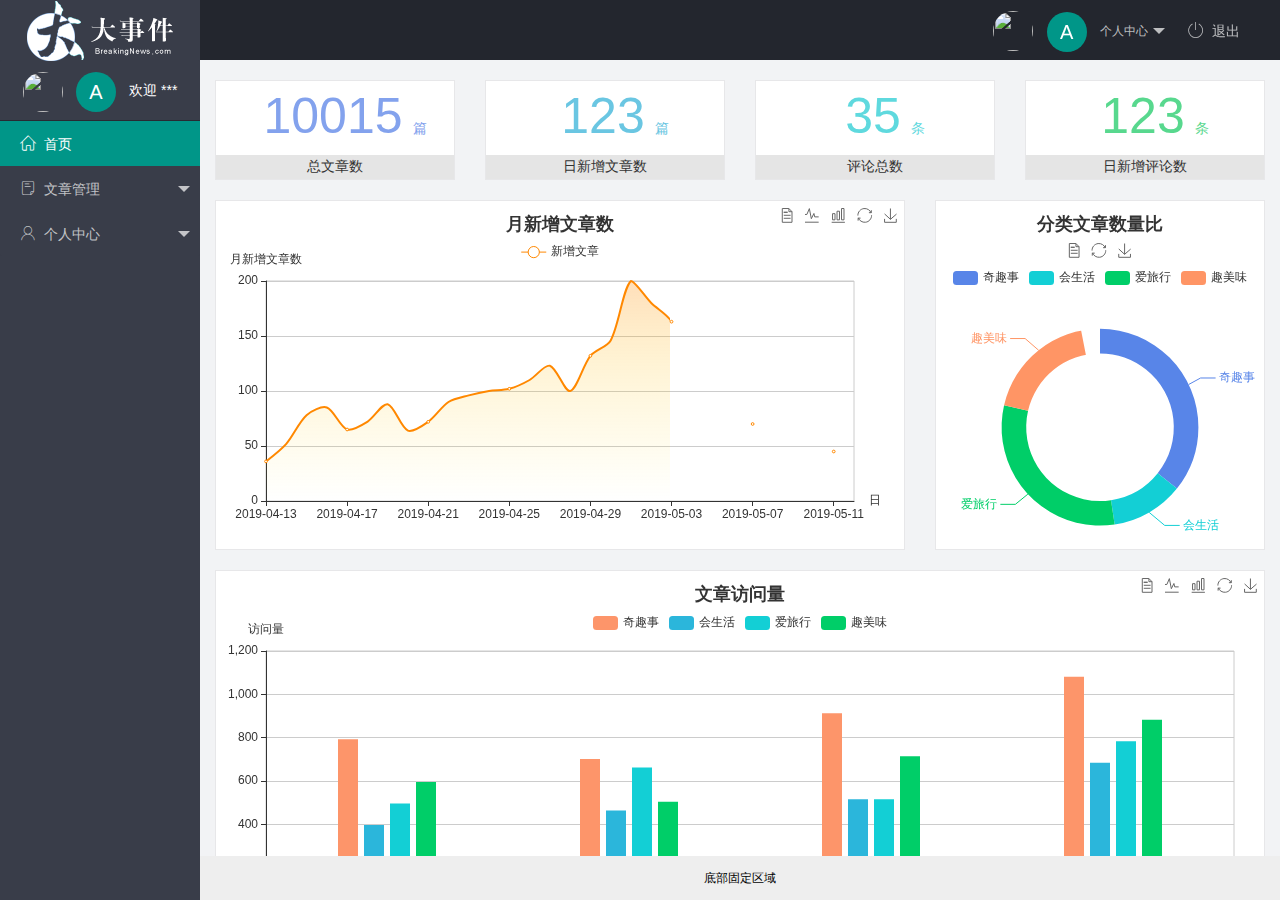
==== commit a608d23e: "完成了个人中心" ====
--- a/index.html
+++ b/index.html
@@ -23,10 +23,10 @@
                 <span class="text-avatar">A</span>
                 个人中心
               </a>
-            <dl class="layui-nav-child">
-              <dd><a href="">基本资料</a></dd>
-              <dd><a href="">更换头像</a></dd>
-              <dd><a href="">重置密码</a></dd>
+              <dl class="layui-nav-child">
+                <dd><a href="/user/user_info.html" target="fm">基本资料</a></dd>
+                <dd><a href="/user/user_avatar.html" target="fm">更换头像</a></dd>
+                <dd><a href="/user/user_pwd.html" target="fm">重置密码</a></dd>
             </dl>
           </li>
           <li class="layui-nav-item" lay-header-event="menuRight" lay-unselect>
@@ -56,9 +56,9 @@
                 <li class="layui-nav-item">
                     <a href="javascript:;"><span class="iconfont icon-user"></span>个人中心</a>
                     <dl class="layui-nav-child">
-                        <dd><a href="javascript:;"><i class="layui-icon layui-icon-app"></i>基本资料</a></dd>
-                        <dd><a href="javascript:;"><i class="layui-icon layui-icon-app"></i>更换头像</a></dd>
-                        <dd><a href="javascript:;"><i class="layui-icon layui-icon-app"></i>重置密码</a></dd>
+                        <dd><a href="/user/user_info.html" target="fm"><i class="layui-icon layui-icon-app"></i>基本资料</a></dd>
+                        <dd><a href="/user/user_avatar.html" target="fm"><i class="layui-icon layui-icon-app"></i>更换头像</a></dd>
+                        <dd><a href="/user/user_pwd.html" target="fm"><i class="layui-icon layui-icon-app"></i>重置密码</a></dd>
                     </dl>
                 </li>
             </ul>
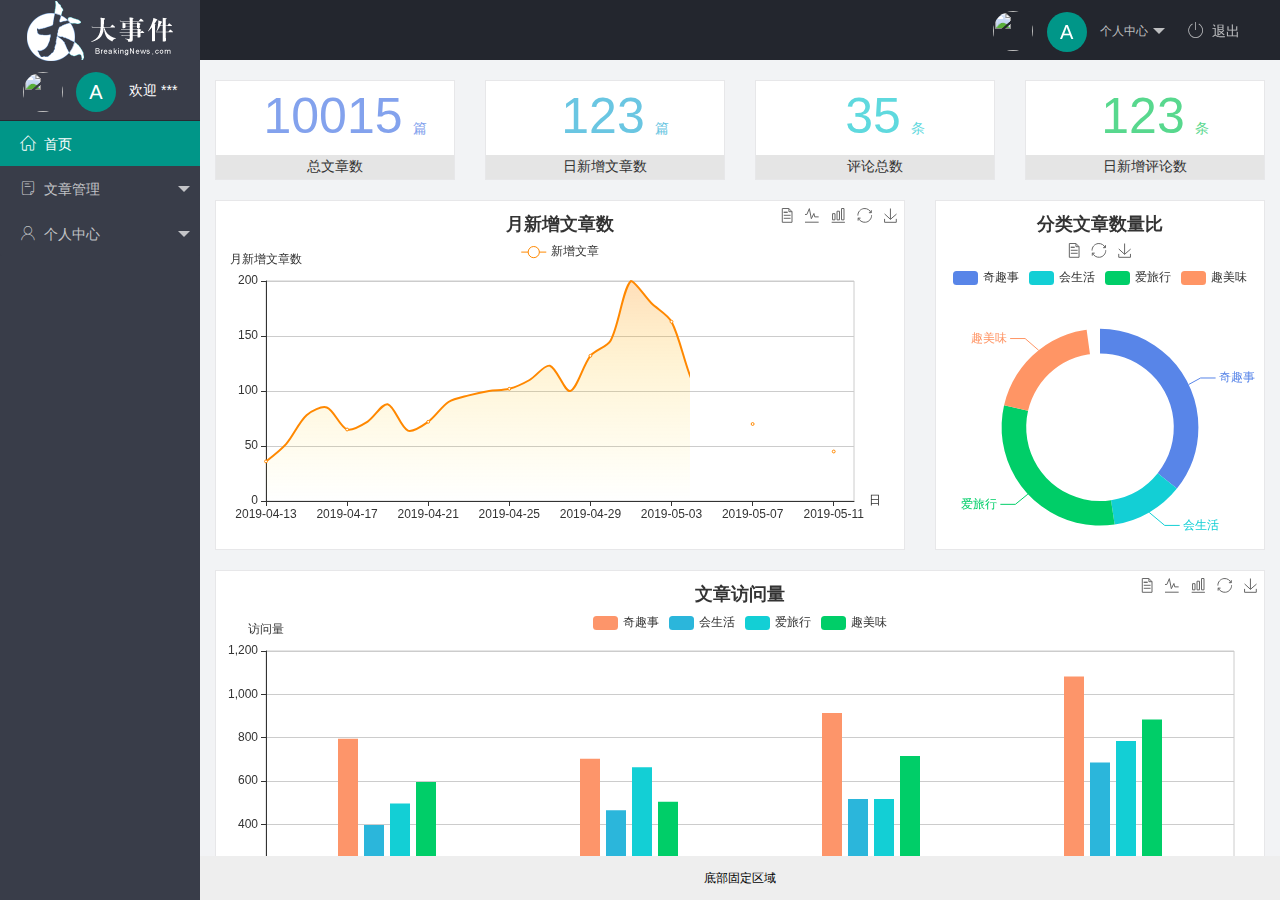
==== commit fc7d8bee: "完成了文章管理相关功能的开发" ====
--- a/index.html
+++ b/index.html
@@ -48,9 +48,9 @@
                 <li class="layui-nav-item">
                     <a class="" href="javascript:;"><span class="iconfont icon-16"></span>文章管理</a>
                     <dl class="layui-nav-child">
-                        <dd><a href="javascript:;"><i class="layui-icon layui-icon-app"></i>文章类别</a></dd>
-                        <dd><a href="javascript:;"><i class="layui-icon layui-icon-app"></i>文章列表</a></dd>
-                        <dd><a href="javascript:;"><i class="layui-icon layui-icon-app"></i>发布文章</a></dd>
+                        <dd><a href="/article/art_cate.html" target="fm"><i class="layui-icon layui-icon-app"></i>文章类别</a></dd>
+                        <dd id="art_list"><a href="/article/art_list.html" target="fm"><i class="layui-icon layui-icon-app" ></i>文章列表</a></dd>
+                        <dd><a href="/article/art_pub.html" target="fm"><i class="layui-icon layui-icon-app"></i>发布文章</a></dd>
                     </dl>
                 </li>
                 <li class="layui-nav-item">
